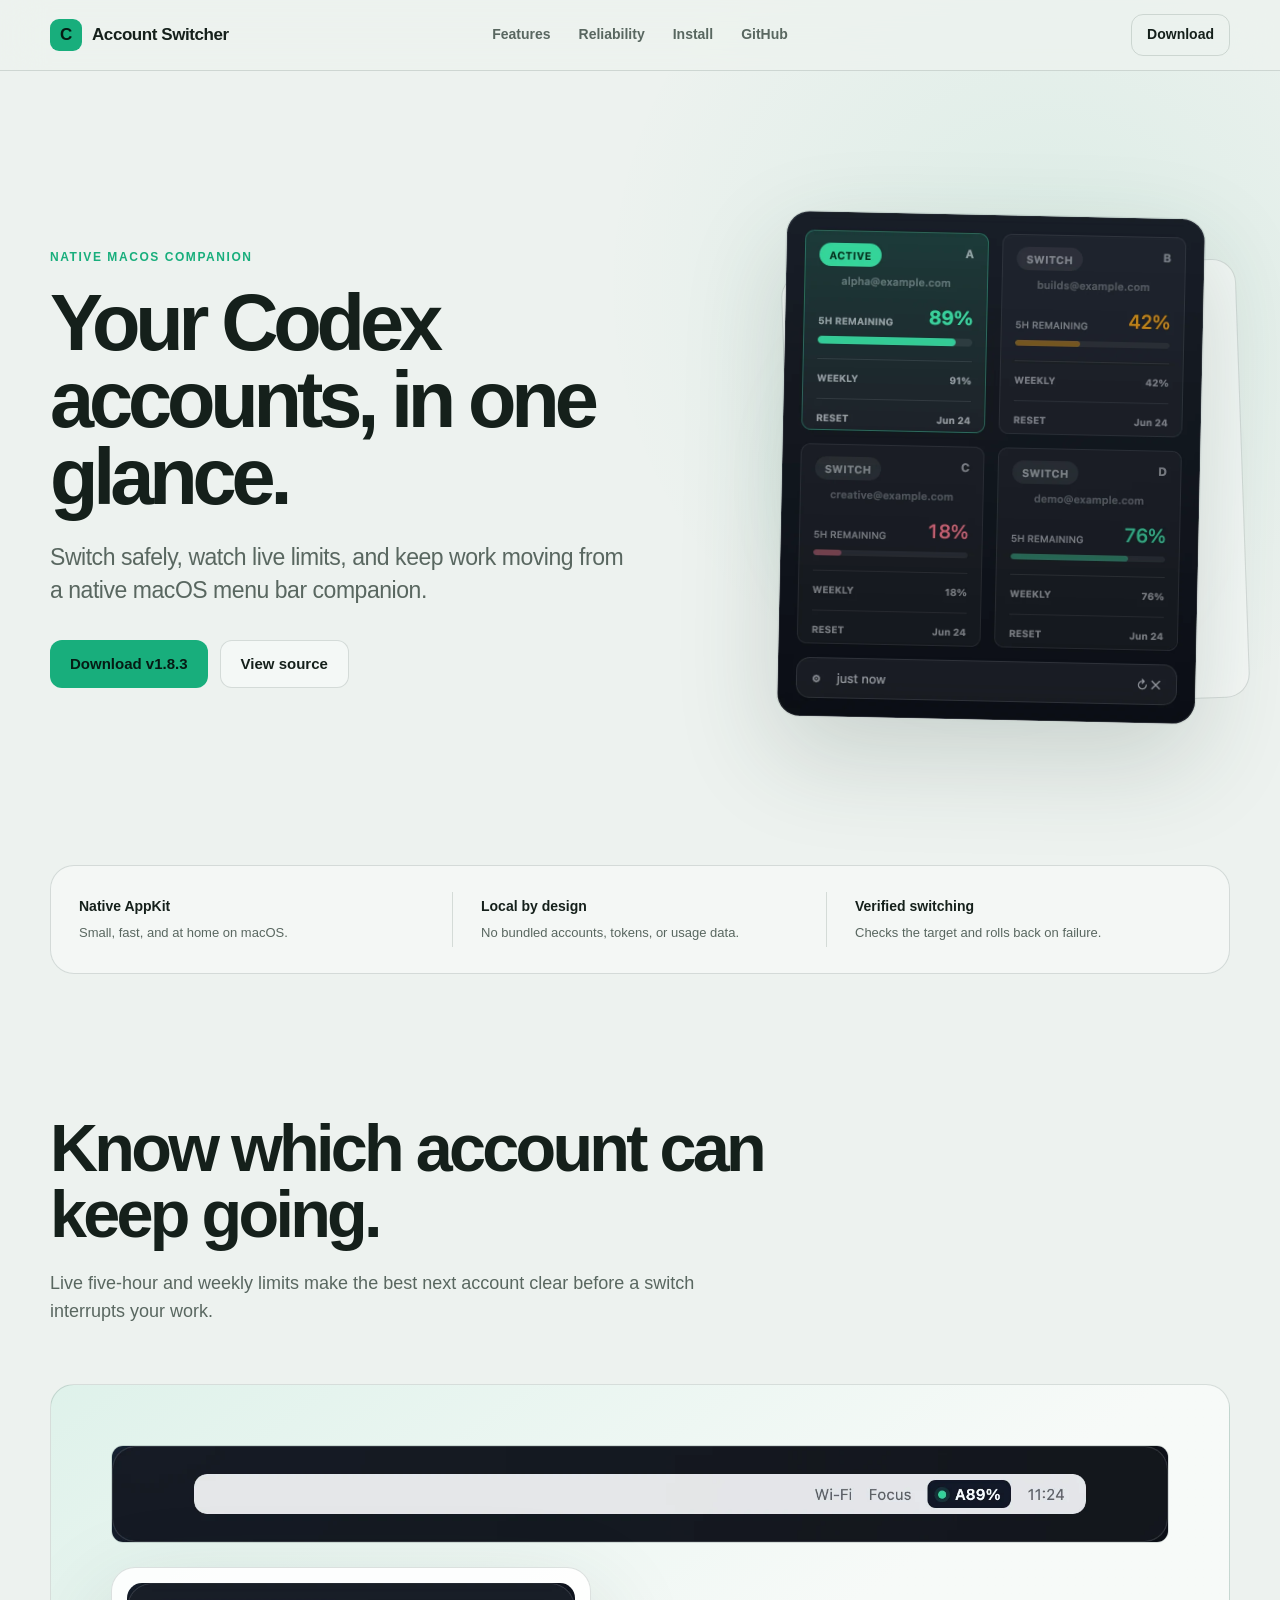
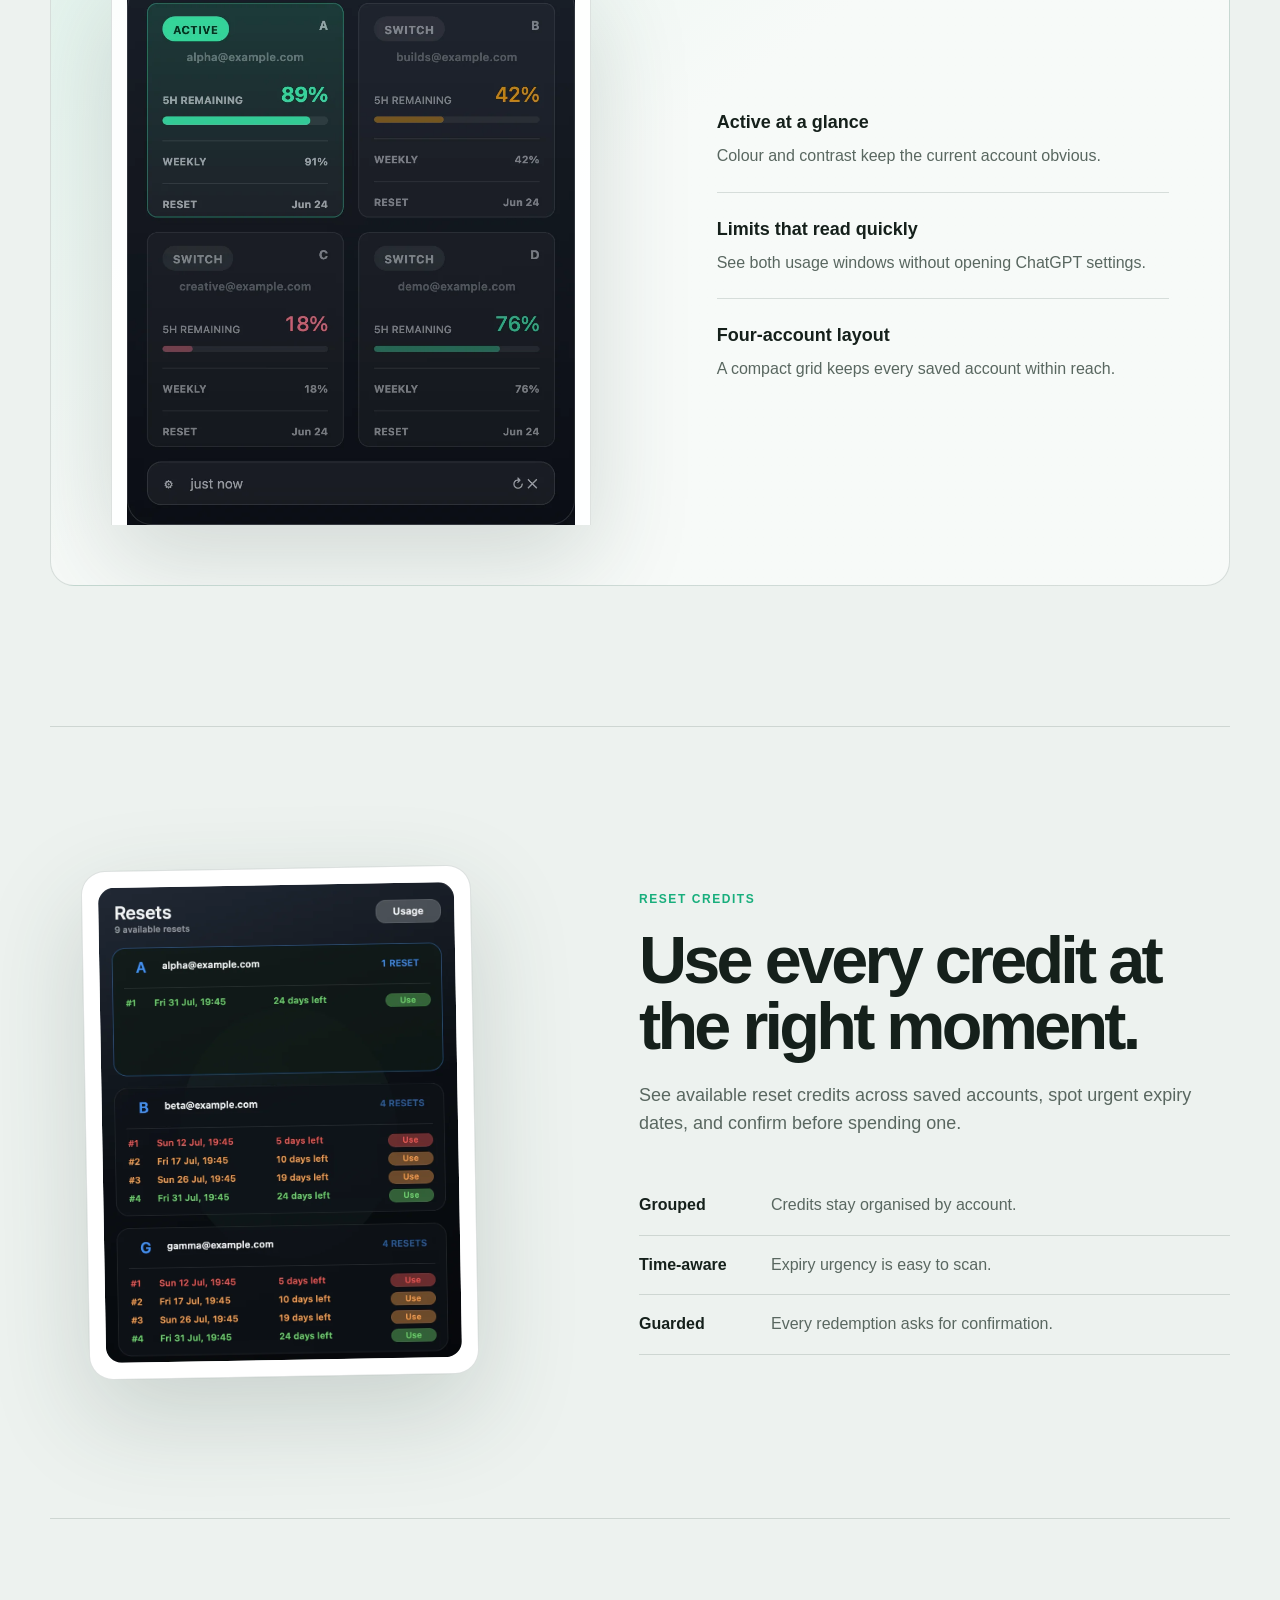
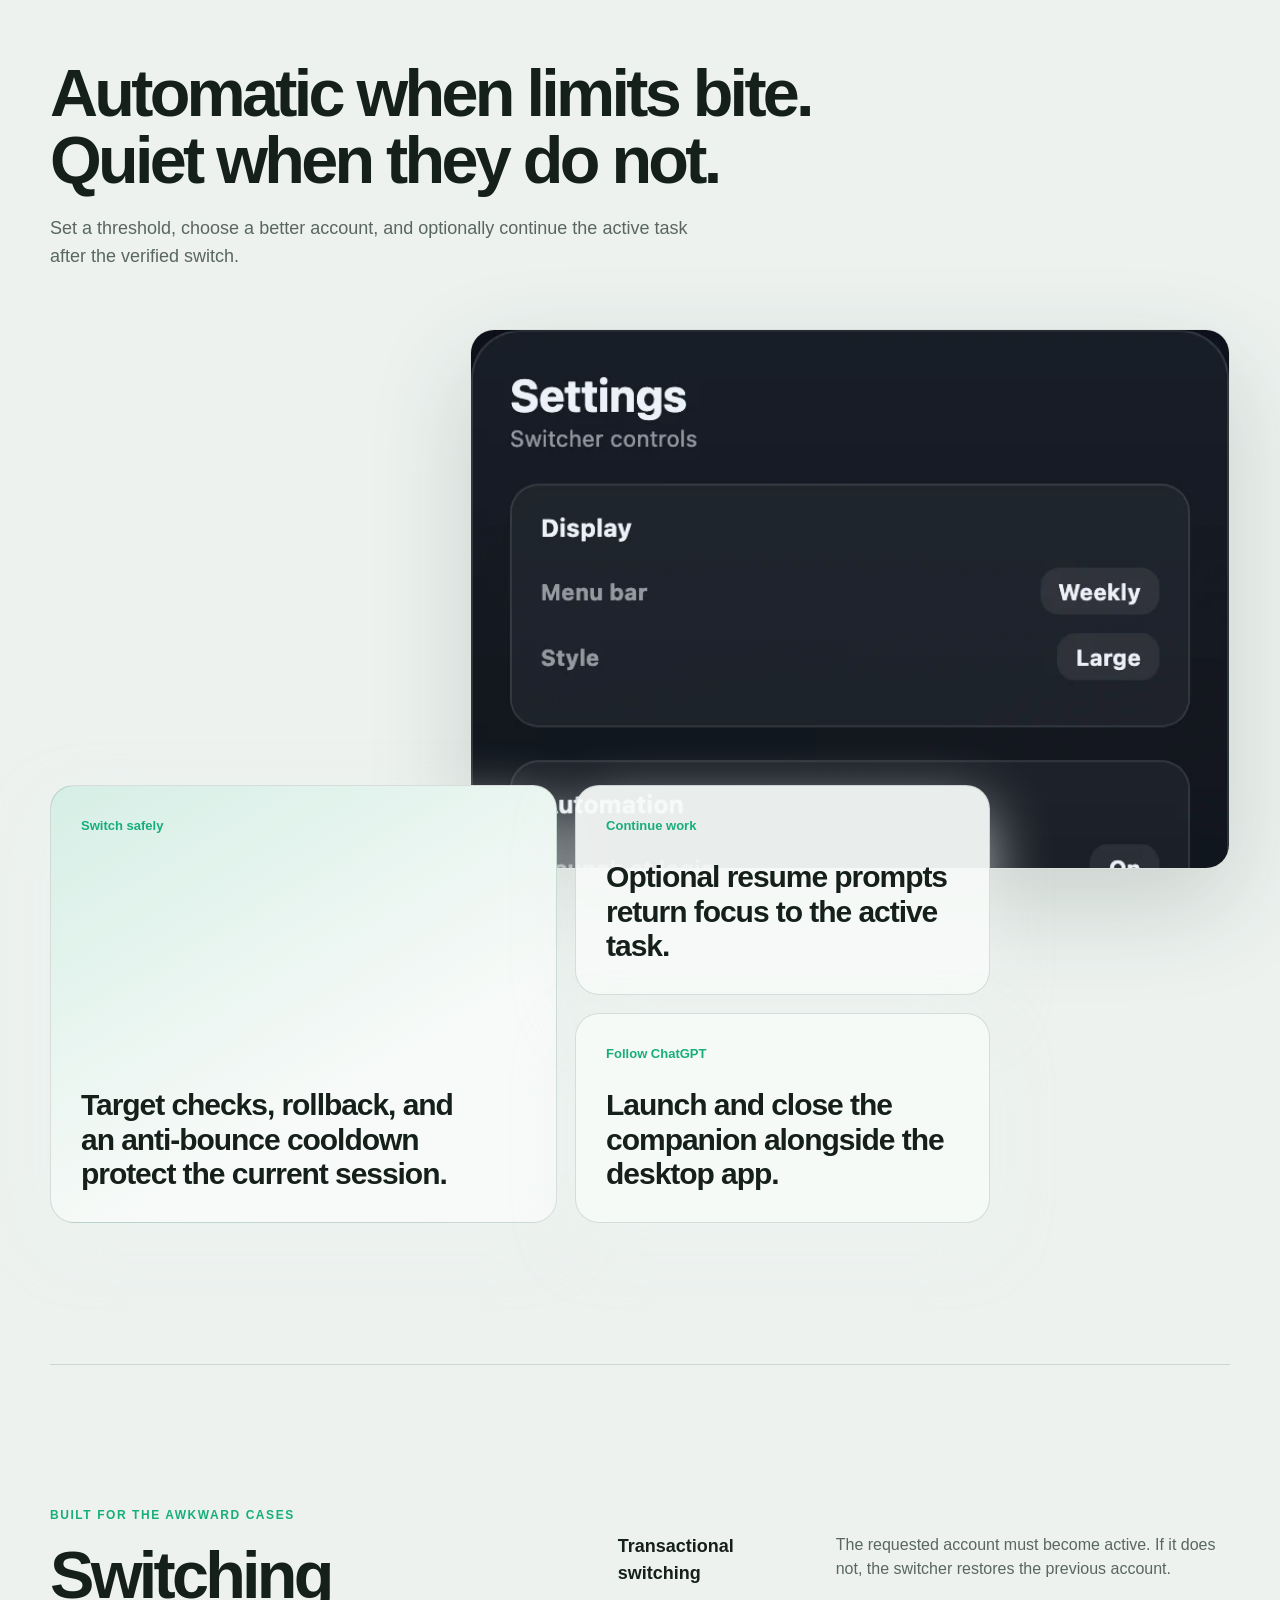
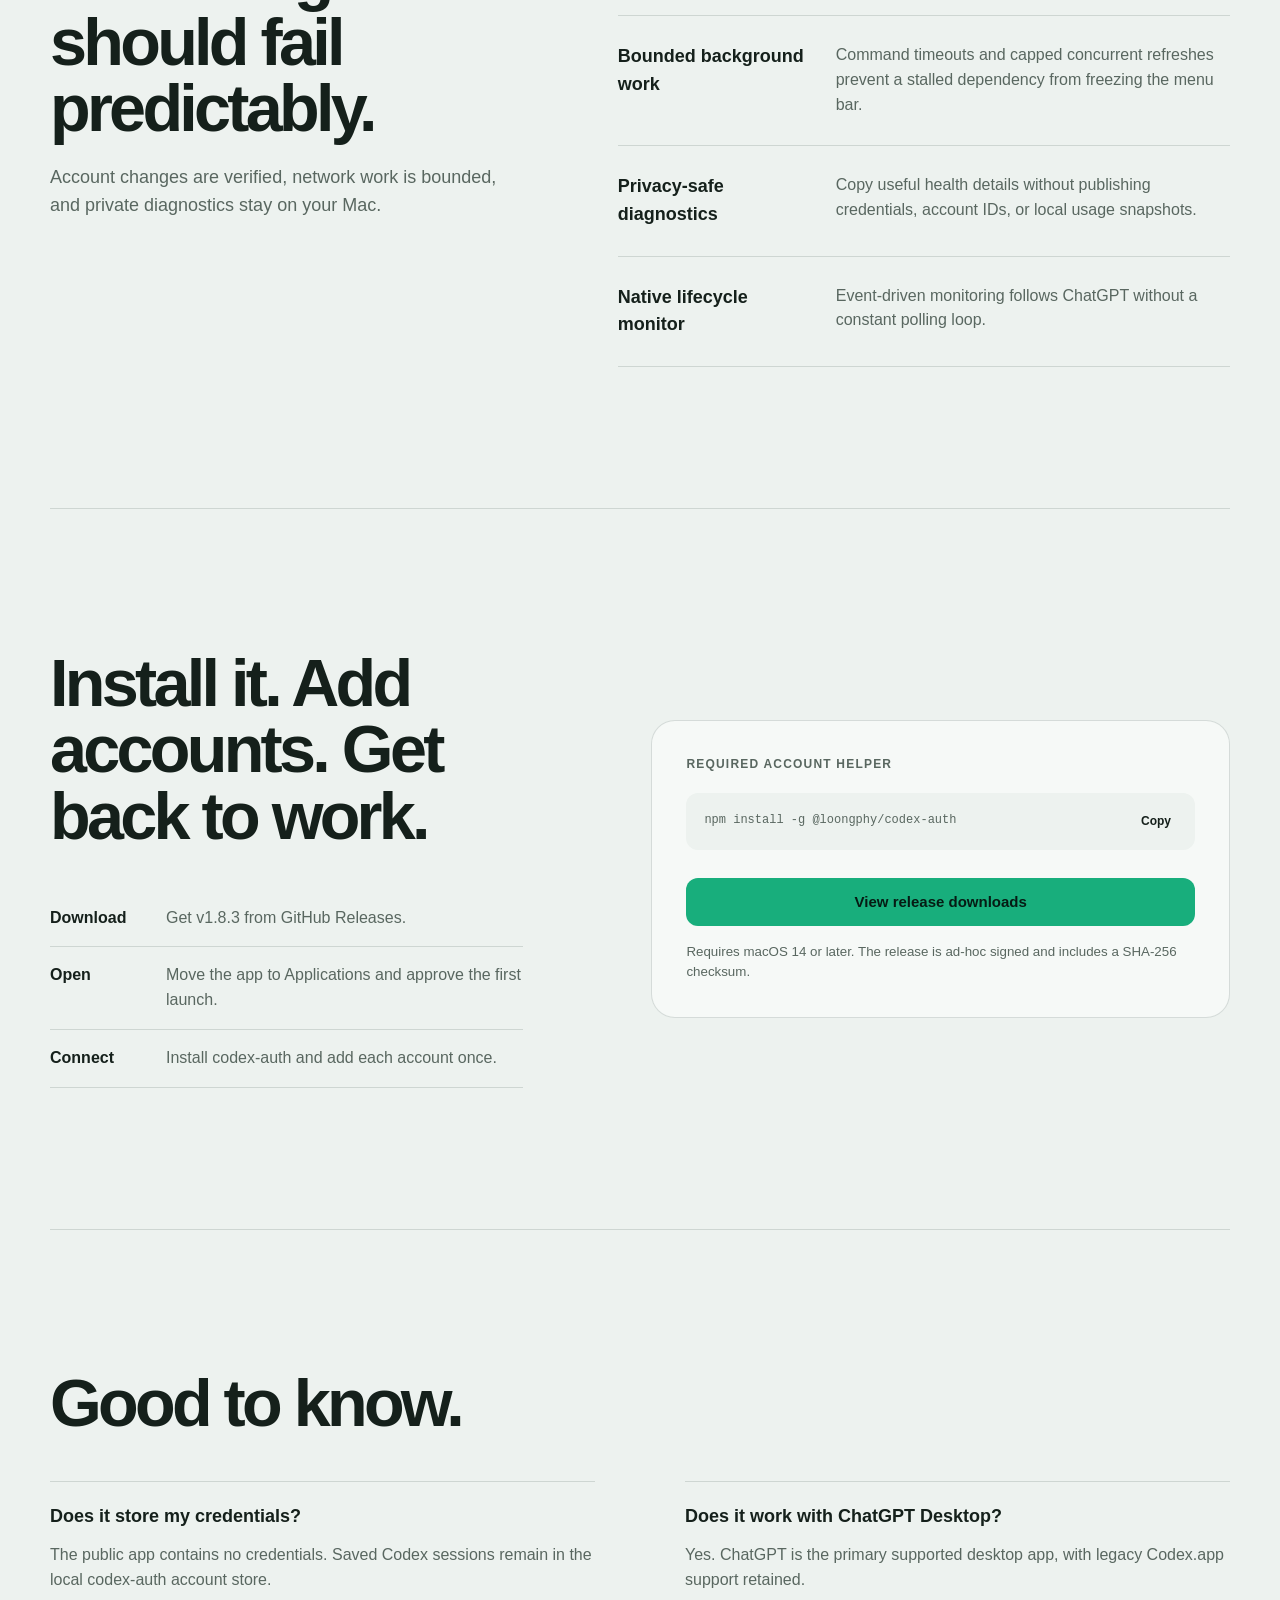
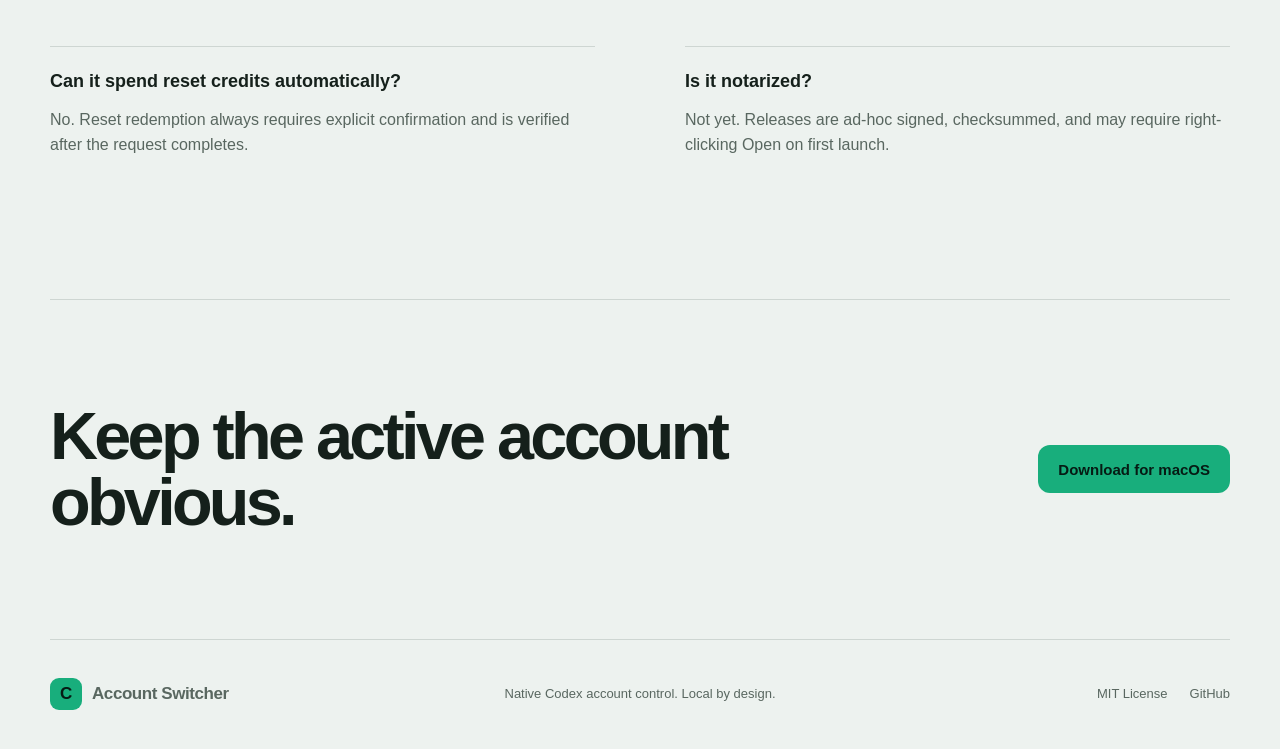
==== docs/index.html @ c14c3801 "Release v1.8.3 and launch product site" ====
<!doctype html>
<html lang="en">
<head>
  <meta charset="utf-8">
  <meta name="viewport" content="width=device-width, initial-scale=1">
  <meta name="description" content="Codex Account Switcher is a native macOS menu bar companion for switching ChatGPT accounts, tracking Codex usage, and keeping work moving.">
  <meta name="theme-color" content="#0d1110">
  <meta property="og:type" content="website">
  <meta property="og:title" content="Codex Account Switcher for macOS">
  <meta property="og:description" content="Switch safely, watch live limits, and keep work moving from the macOS menu bar.">
  <meta property="og:image" content="https://lordydord.github.io/Codex-Account-Switcher/assets/site-preview.png">
  <meta property="og:url" content="https://lordydord.github.io/Codex-Account-Switcher/">
  <meta name="twitter:card" content="summary_large_image">
  <title>Codex Account Switcher for macOS</title>
  <link rel="icon" type="image/png" href="assets/icon.png">
  <link rel="preload" as="image" href="assets/screenshots/panel.webp" type="image/webp">
  <link rel="stylesheet" href="styles.css?v=1.8.3">
</head>
<body>
  <a class="skip-link" href="#main">Skip to content</a>

  <header class="site-header">
    <nav class="nav shell" aria-label="Primary navigation">
      <a class="wordmark" href="#top">
        <span class="wordmark-mark" aria-hidden="true">C</span>
        <span>Account Switcher</span>
      </a>
      <div class="nav-links">
        <a href="#features">Features</a>
        <a href="#reliability">Reliability</a>
        <a href="#install">Install</a>
        <a href="https://github.com/lordydord/Codex-Account-Switcher">GitHub</a>
      </div>
      <a class="nav-download" href="https://github.com/lordydord/Codex-Account-Switcher/releases/latest">Download</a>
    </nav>
  </header>

  <main id="main">
    <section class="hero shell" id="top">
      <div class="hero-copy">
        <p class="eyebrow">Native macOS companion</p>
        <h1>Your Codex accounts, in one glance.</h1>
        <p class="hero-intro">Switch safely, watch live limits, and keep work moving from a native macOS menu bar companion.</p>
        <div class="hero-actions">
          <a class="button button-primary" href="https://github.com/lordydord/Codex-Account-Switcher/releases/latest">Download v1.8.3</a>
          <a class="button button-secondary" href="https://github.com/lordydord/Codex-Account-Switcher">View source</a>
        </div>
      </div>

      <div class="hero-visual" aria-label="Codex Account Switcher application preview">
        <div class="window-shadow" aria-hidden="true"></div>
        <img src="assets/screenshots/panel.webp" width="860" height="1040" fetchpriority="high" alt="Codex Account Switcher panel showing four demo accounts and their remaining usage">
      </div>
    </section>

    <section class="proof shell reveal" aria-label="Product principles">
      <div><strong>Native AppKit</strong><span>Small, fast, and at home on macOS.</span></div>
      <div><strong>Local by design</strong><span>No bundled accounts, tokens, or usage data.</span></div>
      <div><strong>Verified switching</strong><span>Checks the target and rolls back on failure.</span></div>
    </section>

    <section class="overview section shell" id="features">
      <div class="overview-heading reveal">
        <h2>Know which account can keep going.</h2>
        <p>Live five-hour and weekly limits make the best next account clear before a switch interrupts your work.</p>
      </div>
      <div class="overview-stage reveal">
        <img class="menu-strip" src="assets/screenshots/menubar.webp" width="1800" height="164" loading="lazy" alt="Menu bar usage display with demo account initials">
        <div class="panel-frame">
          <img src="assets/screenshots/panel.webp" width="860" height="1040" loading="lazy" alt="Account panel with active and inactive demo accounts">
        </div>
        <div class="feature-notes" aria-label="Account overview features">
          <article><strong>Active at a glance</strong><p>Colour and contrast keep the current account obvious.</p></article>
          <article><strong>Limits that read quickly</strong><p>See both usage windows without opening ChatGPT settings.</p></article>
          <article><strong>Four-account layout</strong><p>A compact grid keeps every saved account within reach.</p></article>
        </div>
      </div>
    </section>

    <section class="resets section shell">
      <div class="resets-visual reveal">
        <div class="phone-frame">
          <img src="assets/screenshots/resets.webp" width="850" height="1135" loading="lazy" alt="Reset credits grouped across demo accounts with expiry colours">
        </div>
      </div>
      <div class="resets-copy reveal">
        <p class="eyebrow">Reset credits</p>
        <h2>Use every credit at the right moment.</h2>
        <p>See available reset credits across saved accounts, spot urgent expiry dates, and confirm before spending one.</p>
        <dl class="detail-list">
          <div><dt>Grouped</dt><dd>Credits stay organised by account.</dd></div>
          <div><dt>Time-aware</dt><dd>Expiry urgency is easy to scan.</dd></div>
          <div><dt>Guarded</dt><dd>Every redemption asks for confirmation.</dd></div>
        </dl>
      </div>
    </section>

    <section class="automation section shell">
      <div class="automation-copy reveal">
        <h2>Automatic when limits bite. Quiet when they do not.</h2>
        <p>Set a threshold, choose a better account, and optionally continue the active task after the verified switch.</p>
      </div>
      <div class="settings-frame reveal">
        <img src="assets/screenshots/settings.webp" width="740" height="1000" loading="lazy" alt="Switcher settings showing display, automation, and health controls">
      </div>
      <div class="automation-grid reveal">
        <article class="auto-wide"><span>Switch safely</span><strong>Target checks, rollback, and an anti-bounce cooldown protect the current session.</strong></article>
        <article><span>Continue work</span><strong>Optional resume prompts return focus to the active task.</strong></article>
        <article><span>Follow ChatGPT</span><strong>Launch and close the companion alongside the desktop app.</strong></article>
      </div>
    </section>

    <section class="reliability section shell" id="reliability">
      <div class="reliability-heading reveal">
        <p class="eyebrow">Built for the awkward cases</p>
        <h2>Switching should fail predictably.</h2>
        <p>Account changes are verified, network work is bounded, and private diagnostics stay on your Mac.</p>
      </div>
      <div class="reliability-list reveal">
        <article><h3>Transactional switching</h3><p>The requested account must become active. If it does not, the switcher restores the previous account.</p></article>
        <article><h3>Bounded background work</h3><p>Command timeouts and capped concurrent refreshes prevent a stalled dependency from freezing the menu bar.</p></article>
        <article><h3>Privacy-safe diagnostics</h3><p>Copy useful health details without publishing credentials, account IDs, or local usage snapshots.</p></article>
        <article><h3>Native lifecycle monitor</h3><p>Event-driven monitoring follows ChatGPT without a constant polling loop.</p></article>
      </div>
    </section>

    <section class="install section shell" id="install">
      <div class="install-copy reveal">
        <h2>Install it. Add accounts. Get back to work.</h2>
        <ol>
          <li><strong>Download</strong><span>Get v1.8.3 from GitHub Releases.</span></li>
          <li><strong>Open</strong><span>Move the app to Applications and approve the first launch.</span></li>
          <li><strong>Connect</strong><span>Install codex-auth and add each account once.</span></li>
        </ol>
      </div>
      <div class="install-panel reveal">
        <p>Required account helper</p>
        <div class="command-row">
          <code id="install-command">npm install -g @loongphy/codex-auth</code>
          <button type="button" data-copy="#install-command">Copy</button>
        </div>
        <a class="button button-primary" href="https://github.com/lordydord/Codex-Account-Switcher/releases/latest">View release downloads</a>
        <small>Requires macOS 14 or later. The release is ad-hoc signed and includes a SHA-256 checksum.</small>
      </div>
    </section>

    <section class="faq section shell" aria-labelledby="faq-title">
      <div class="faq-heading reveal">
        <h2 id="faq-title">Good to know.</h2>
      </div>
      <div class="faq-grid reveal">
        <article><h3>Does it store my credentials?</h3><p>The public app contains no credentials. Saved Codex sessions remain in the local codex-auth account store.</p></article>
        <article><h3>Does it work with ChatGPT Desktop?</h3><p>Yes. ChatGPT is the primary supported desktop app, with legacy Codex.app support retained.</p></article>
        <article><h3>Can it spend reset credits automatically?</h3><p>No. Reset redemption always requires explicit confirmation and is verified after the request completes.</p></article>
        <article><h3>Is it notarized?</h3><p>Not yet. Releases are ad-hoc signed, checksummed, and may require right-clicking Open on first launch.</p></article>
      </div>
    </section>

    <section class="final-cta shell reveal">
      <h2>Keep the active account obvious.</h2>
      <a class="button button-primary" href="https://github.com/lordydord/Codex-Account-Switcher/releases/latest">Download for macOS</a>
    </section>
  </main>

  <footer class="footer shell">
    <div class="wordmark"><span class="wordmark-mark" aria-hidden="true">C</span><span>Account Switcher</span></div>
    <p>Native Codex account control. Local by design.</p>
    <div>
      <a href="https://github.com/lordydord/Codex-Account-Switcher/blob/main/LICENSE">MIT License</a>
      <a href="https://github.com/lordydord/Codex-Account-Switcher">GitHub</a>
    </div>
  </footer>

  <script src="script.js"></script>
</body>
</html>
---- docs/styles.css ----
:root {
  color-scheme: light dark;
  --bg: #0d1110;
  --bg-soft: #121816;
  --surface: #171d1b;
  --surface-raised: #1d2522;
  --text: #eef4f1;
  --muted: #9da9a4;
  --line: rgba(224, 245, 236, 0.12);
  --accent: #39d9a2;
  --accent-strong: #54e7b5;
  --accent-ink: #07130f;
  --danger: #ea7185;
  --radius-card: 24px;
  --radius-control: 12px;
  --shadow: 0 36px 100px rgba(1, 7, 5, 0.58);
  --shell: min(1180px, calc(100vw - 48px));
  font-family: -apple-system, BlinkMacSystemFont, "SF Pro Display", "Helvetica Neue", sans-serif;
}

@media (prefers-color-scheme: light) {
  :root {
    --bg: #edf2ef;
    --bg-soft: #e1e9e5;
    --surface: #f7faf8;
    --surface-raised: #ffffff;
    --text: #15201b;
    --muted: #596760;
    --line: rgba(19, 48, 36, 0.14);
    --accent: #18ae7c;
    --accent-strong: #11966b;
    --accent-ink: #061b14;
    --shadow: 0 36px 100px rgba(38, 65, 54, 0.18);
  }
}

* { box-sizing: border-box; }
html { scroll-behavior: smooth; }
body {
  margin: 0;
  overflow-x: clip;
  background:
    radial-gradient(circle at 82% 4%, color-mix(in srgb, var(--accent) 8%, transparent), transparent 28rem),
    var(--bg);
  color: var(--text);
  line-height: 1.55;
  -webkit-font-smoothing: antialiased;
}

a { color: inherit; text-decoration: none; }
button { font: inherit; }
img { display: block; max-width: 100%; height: auto; }
h1, h2, h3, p { margin-top: 0; }
.shell { width: var(--shell); margin-inline: auto; }
.section { padding-block: clamp(92px, 11vw, 152px); }

.skip-link {
  position: fixed;
  left: 16px;
  top: 10px;
  z-index: 100;
  transform: translateY(-150%);
  padding: 10px 14px;
  border-radius: 8px;
  background: var(--accent);
  color: var(--accent-ink);
  font-weight: 750;
}
.skip-link:focus { transform: translateY(0); }

.site-header {
  position: sticky;
  top: 0;
  z-index: 20;
  border-bottom: 1px solid var(--line);
  background: color-mix(in srgb, var(--bg) 78%, transparent);
  backdrop-filter: blur(22px) saturate(145%);
  -webkit-backdrop-filter: blur(22px) saturate(145%);
}
.nav {
  min-height: 70px;
  display: grid;
  grid-template-columns: 1fr auto 1fr;
  align-items: center;
  gap: 28px;
}
.wordmark { display: inline-flex; align-items: center; gap: 10px; font-size: 17px; font-weight: 760; letter-spacing: -0.025em; }
.wordmark-mark {
  display: grid;
  place-items: center;
  width: 32px;
  aspect-ratio: 1;
  border-radius: 9px;
  background: var(--accent);
  color: var(--accent-ink);
  font-weight: 850;
}
.nav-links { display: flex; align-items: center; gap: 28px; color: var(--muted); font-size: 14px; font-weight: 620; }
.nav-links a, .footer a { transition: color 180ms ease; }
.nav-links a:hover, .footer a:hover { color: var(--text); }
.nav-download { justify-self: end; padding: 9px 15px; border: 1px solid var(--line); border-radius: var(--radius-control); font-size: 14px; font-weight: 720; }

.hero {
  min-height: min(760px, calc(100dvh - 70px));
  display: grid;
  grid-template-columns: minmax(0, 1fr) minmax(340px, 0.78fr);
  align-items: center;
  gap: clamp(44px, 7vw, 100px);
  padding-block: clamp(62px, 8vw, 92px);
}
.hero-copy { max-width: 650px; }
.eyebrow { margin-bottom: 18px; color: var(--accent); font-size: 12px; font-weight: 760; letter-spacing: 0.13em; text-transform: uppercase; }
h1 { max-width: 680px; margin-bottom: 25px; font-size: clamp(54px, 6.2vw, 86px); line-height: 0.97; letter-spacing: -0.065em; font-weight: 760; }
.hero-intro { max-width: 590px; margin-bottom: 32px; color: var(--muted); font-size: clamp(18px, 2vw, 23px); line-height: 1.45; letter-spacing: -0.02em; }
.hero-actions { display: flex; flex-wrap: wrap; gap: 12px; }
.button { min-height: 48px; display: inline-flex; align-items: center; justify-content: center; padding: 0 20px; border-radius: var(--radius-control); font-size: 15px; font-weight: 740; transition: transform 180ms ease, background 180ms ease, border-color 180ms ease; }
.button:hover { transform: translateY(-2px); }
.button:active { transform: scale(0.98); }
.button-primary { background: var(--accent); color: var(--accent-ink); }
.button-primary:hover { background: var(--accent-strong); }
.button-secondary { border: 1px solid var(--line); background: color-mix(in srgb, var(--surface) 72%, transparent); }
.button:focus-visible, .nav a:focus-visible, .footer a:focus-visible, button:focus-visible { outline: 3px solid color-mix(in srgb, var(--accent) 72%, white); outline-offset: 3px; }

.hero-visual { position: relative; min-height: 610px; display: grid; place-items: center; isolation: isolate; }
.hero-visual::before {
  content: "";
  position: absolute;
  inset: 8% 0 4%;
  z-index: -2;
  border-radius: 50%;
  background: radial-gradient(circle, color-mix(in srgb, var(--accent) 18%, transparent), transparent 68%);
  filter: blur(20px);
}
.hero-visual img { width: min(420px, 92%); border: 1px solid var(--line); border-radius: var(--radius-card); box-shadow: var(--shadow); transform: rotate(1.2deg); }
.window-shadow { position: absolute; width: min(455px, 98%); height: 72%; border: 1px solid var(--line); border-radius: var(--radius-card); transform: translate(24px, 18px) rotate(-2deg); background: color-mix(in srgb, var(--surface) 74%, transparent); }

.proof { display: grid; grid-template-columns: repeat(3, 1fr); padding: 26px 28px; border: 1px solid var(--line); border-radius: var(--radius-card); background: color-mix(in srgb, var(--surface) 70%, transparent); }
.proof div { padding: 4px 28px; border-right: 1px solid var(--line); }
.proof div:first-child { padding-left: 0; }
.proof div:last-child { border-right: 0; }
.proof strong, .proof span { display: block; }
.proof strong { margin-bottom: 5px; font-size: 14px; }
.proof span { color: var(--muted); font-size: 13px; }

h2 { margin-bottom: 22px; font-size: clamp(40px, 5.2vw, 70px); line-height: 1; letter-spacing: -0.056em; font-weight: 730; }
.overview-heading { max-width: 760px; margin-bottom: 58px; }
.overview-heading p, .automation-copy p, .reliability-heading > p:last-child { max-width: 650px; color: var(--muted); font-size: 18px; }
.overview-stage {
  min-height: 690px;
  display: grid;
  grid-template-columns: 1fr 0.82fr;
  grid-template-rows: auto 1fr;
  gap: 24px 54px;
  align-items: start;
  padding: clamp(28px, 5vw, 60px);
  overflow: hidden;
  border: 1px solid var(--line);
  border-radius: var(--radius-card);
  background: linear-gradient(145deg, color-mix(in srgb, var(--accent) 11%, var(--surface)), var(--surface) 48%);
}
.menu-strip { grid-column: 1 / -1; width: 100%; border: 1px solid var(--line); border-radius: var(--radius-control); }
.panel-frame { align-self: end; width: min(480px, 100%); padding: 15px 15px 0; border: 1px solid var(--line); border-bottom: 0; border-radius: var(--radius-card) var(--radius-card) 0 0; background: color-mix(in srgb, var(--surface-raised) 88%, transparent); box-shadow: var(--shadow); }
.panel-frame img { width: 100%; border-radius: 15px 15px 0 0; }
.feature-notes { align-self: center; }
.feature-notes article { padding: 23px 0; border-bottom: 1px solid var(--line); }
.feature-notes article:last-child { border-bottom: 0; }
.feature-notes strong { display: block; margin-bottom: 7px; font-size: 18px; }
.feature-notes p { margin: 0; color: var(--muted); }

.resets { display: grid; grid-template-columns: minmax(320px, 0.78fr) minmax(0, 1fr); align-items: center; gap: clamp(70px, 10vw, 150px); border-top: 1px solid var(--line); }
.resets-visual { display: grid; place-items: center; }
.phone-frame { width: min(390px, 100%); padding: 16px; border: 1px solid var(--line); border-radius: var(--radius-card); background: var(--surface-raised); box-shadow: var(--shadow); transform: rotate(-1deg); }
.phone-frame img { border-radius: 16px; }
.resets-copy > p:not(.eyebrow) { max-width: 590px; color: var(--muted); font-size: 18px; }
.detail-list { margin: 38px 0 0; }
.detail-list div { display: grid; grid-template-columns: 110px 1fr; gap: 22px; padding: 17px 0; border-bottom: 1px solid var(--line); }
.detail-list dt { font-weight: 720; }
.detail-list dd { margin: 0; color: var(--muted); }

.automation { border-top: 1px solid var(--line); }
.automation-copy { max-width: 820px; }
.settings-frame { width: min(760px, 84%); max-height: 540px; margin: 58px 0 0 auto; overflow: hidden; border: 1px solid var(--line); border-radius: var(--radius-card); background: var(--surface-raised); box-shadow: var(--shadow); }
.settings-frame img { width: 100%; }
.automation-grid { display: grid; grid-template-columns: 1.1fr 0.9fr; gap: 18px; width: min(940px, 92%); margin-top: -84px; }
.automation-grid article { min-height: 210px; display: flex; flex-direction: column; justify-content: space-between; padding: 30px; border: 1px solid var(--line); border-radius: var(--radius-card); background: color-mix(in srgb, var(--surface) 94%, transparent); box-shadow: 0 22px 60px color-mix(in srgb, var(--bg) 70%, transparent); }
.automation-grid .auto-wide { grid-row: span 2; min-height: 438px; background: linear-gradient(150deg, color-mix(in srgb, var(--accent) 15%, var(--surface)), var(--surface) 65%); }
.automation-grid span { color: var(--accent); font-size: 13px; font-weight: 720; }
.automation-grid strong { max-width: 24ch; font-size: clamp(21px, 2.5vw, 30px); line-height: 1.15; letter-spacing: -0.035em; }

.reliability { display: grid; grid-template-columns: 0.85fr 1.15fr; gap: clamp(60px, 9vw, 130px); border-top: 1px solid var(--line); }
.reliability-heading { position: sticky; top: 118px; align-self: start; }
.reliability-list article { display: grid; grid-template-columns: 190px 1fr; gap: 28px; padding: 27px 0; border-bottom: 1px solid var(--line); }
.reliability-list h3 { margin: 0; font-size: 18px; }
.reliability-list p { margin: 0; color: var(--muted); }

.install { display: grid; grid-template-columns: 0.9fr 1.1fr; gap: clamp(60px, 10vw, 140px); align-items: center; border-top: 1px solid var(--line); }
.install ol { margin: 40px 0 0; padding: 0; list-style: none; }
.install li { display: grid; grid-template-columns: 100px 1fr; gap: 16px; padding: 16px 0; border-bottom: 1px solid var(--line); }
.install li span { color: var(--muted); }
.install-panel { padding: 34px; border: 1px solid var(--line); border-radius: var(--radius-card); background: color-mix(in srgb, var(--surface) 90%, transparent); }
.install-panel > p { color: var(--muted); font-size: 12px; font-weight: 720; letter-spacing: 0.1em; text-transform: uppercase; }
.command-row { display: grid; grid-template-columns: minmax(0, 1fr) auto; gap: 12px; align-items: start; margin: 20px 0 28px; padding: 18px; border-radius: var(--radius-control); background: var(--bg); }
.command-row code { overflow-wrap: anywhere; color: var(--muted); font-family: "SFMono-Regular", Consolas, monospace; font-size: 12px; }
.command-row button { border: 0; color: var(--text); background: transparent; font-size: 12px; font-weight: 720; cursor: pointer; }
.install-panel .button { width: 100%; }
.install-panel small { display: block; margin-top: 16px; color: var(--muted); }

.faq { border-top: 1px solid var(--line); }
.faq-heading { max-width: 680px; }
.faq-grid { display: grid; grid-template-columns: repeat(2, 1fr); gap: 54px 90px; margin-top: 44px; }
.faq-grid article { padding-top: 21px; border-top: 1px solid var(--line); }
.faq-grid h3 { margin-bottom: 12px; font-size: 18px; }
.faq-grid p { margin-bottom: 0; color: var(--muted); }
.final-cta { min-height: 340px; display: flex; align-items: center; justify-content: space-between; gap: 44px; padding-block: 72px; border-top: 1px solid var(--line); }
.final-cta h2 { max-width: 760px; margin: 0; }
.final-cta .button { flex: 0 0 auto; }
.footer { min-height: 110px; display: grid; grid-template-columns: 1fr auto 1fr; align-items: center; gap: 30px; border-top: 1px solid var(--line); color: var(--muted); font-size: 13px; }
.footer p { margin: 0; }
.footer > div:last-child { justify-self: end; display: flex; gap: 22px; }

.missing { min-height: 100dvh; display: grid; place-items: center; text-align: center; padding: 40px; }
.missing-wrap { max-width: 720px; }
.missing h1 { margin-top: 38px; }
.missing p { color: var(--muted); font-size: 18px; }

.reveal { opacity: 0; transform: translateY(22px); transition: opacity 700ms cubic-bezier(.16, 1, .3, 1), transform 700ms cubic-bezier(.16, 1, .3, 1); }
.reveal.is-visible { opacity: 1; transform: none; }

@media (max-width: 980px) {
  :root { --shell: min(100% - 36px, 760px); }
  .nav { grid-template-columns: 1fr auto; }
  .nav-links { display: none; }
  .hero { grid-template-columns: 1fr 0.72fr; gap: 28px; }
  .hero-visual { min-height: 500px; }
  .proof { grid-template-columns: 1fr; }
  .proof div, .proof div:first-child { padding: 16px 0; border-right: 0; border-bottom: 1px solid var(--line); }
  .proof div:last-child { border-bottom: 0; }
  .overview-stage { grid-template-columns: 1fr; }
  .menu-strip { grid-column: 1; }
  .panel-frame { justify-self: center; }
  .feature-notes { display: grid; grid-template-columns: repeat(3, 1fr); gap: 20px; }
  .feature-notes article { border-bottom: 0; }
  .resets, .reliability, .install { grid-template-columns: 1fr; }
  .reliability-heading { position: static; }
}

@media (max-width: 700px) {
  :root { --shell: calc(100% - 28px); }
  .site-header { position: static; }
  .nav { min-height: 62px; }
  .wordmark { font-size: 15px; }
  .nav-download { padding: 8px 12px; }
  .hero { min-height: auto; grid-template-columns: 1fr; padding-block: 72px 56px; }
  h1 { font-size: clamp(48px, 15vw, 66px); }
  .hero-visual { min-height: auto; padding: 28px 10px 12px; }
  .window-shadow { height: 78%; }
  .overview-stage { min-height: 0; padding: 22px; }
  .feature-notes { grid-template-columns: 1fr; gap: 0; }
  .feature-notes article { border-bottom: 1px solid var(--line); }
  .resets { gap: 70px; }
  .phone-frame { width: 300px; }
  .settings-frame, .automation-grid { width: 100%; }
  .settings-frame { max-height: 460px; }
  .automation-grid { grid-template-columns: 1fr; margin-top: 18px; }
  .automation-grid .auto-wide { grid-row: auto; min-height: 250px; }
  .automation-grid article { min-height: 210px; }
  .reliability-list article { grid-template-columns: 1fr; gap: 10px; }
  .install li { grid-template-columns: 82px 1fr; }
  .faq-grid { grid-template-columns: 1fr; gap: 34px; }
  .final-cta { align-items: flex-start; flex-direction: column; }
  .footer { grid-template-columns: 1fr; justify-items: start; padding-block: 34px; }
  .footer > div:last-child { justify-self: start; }
}

@media (prefers-reduced-motion: reduce) {
  html { scroll-behavior: auto; }
  *, *::before, *::after { animation-duration: 0.01ms !important; animation-iteration-count: 1 !important; transition-duration: 0.01ms !important; }
  .reveal { opacity: 1; transform: none; }
}

@media (prefers-reduced-transparency: reduce) {
  .site-header, .proof, .install-panel, .automation-grid article { backdrop-filter: none; background: var(--surface); }
}
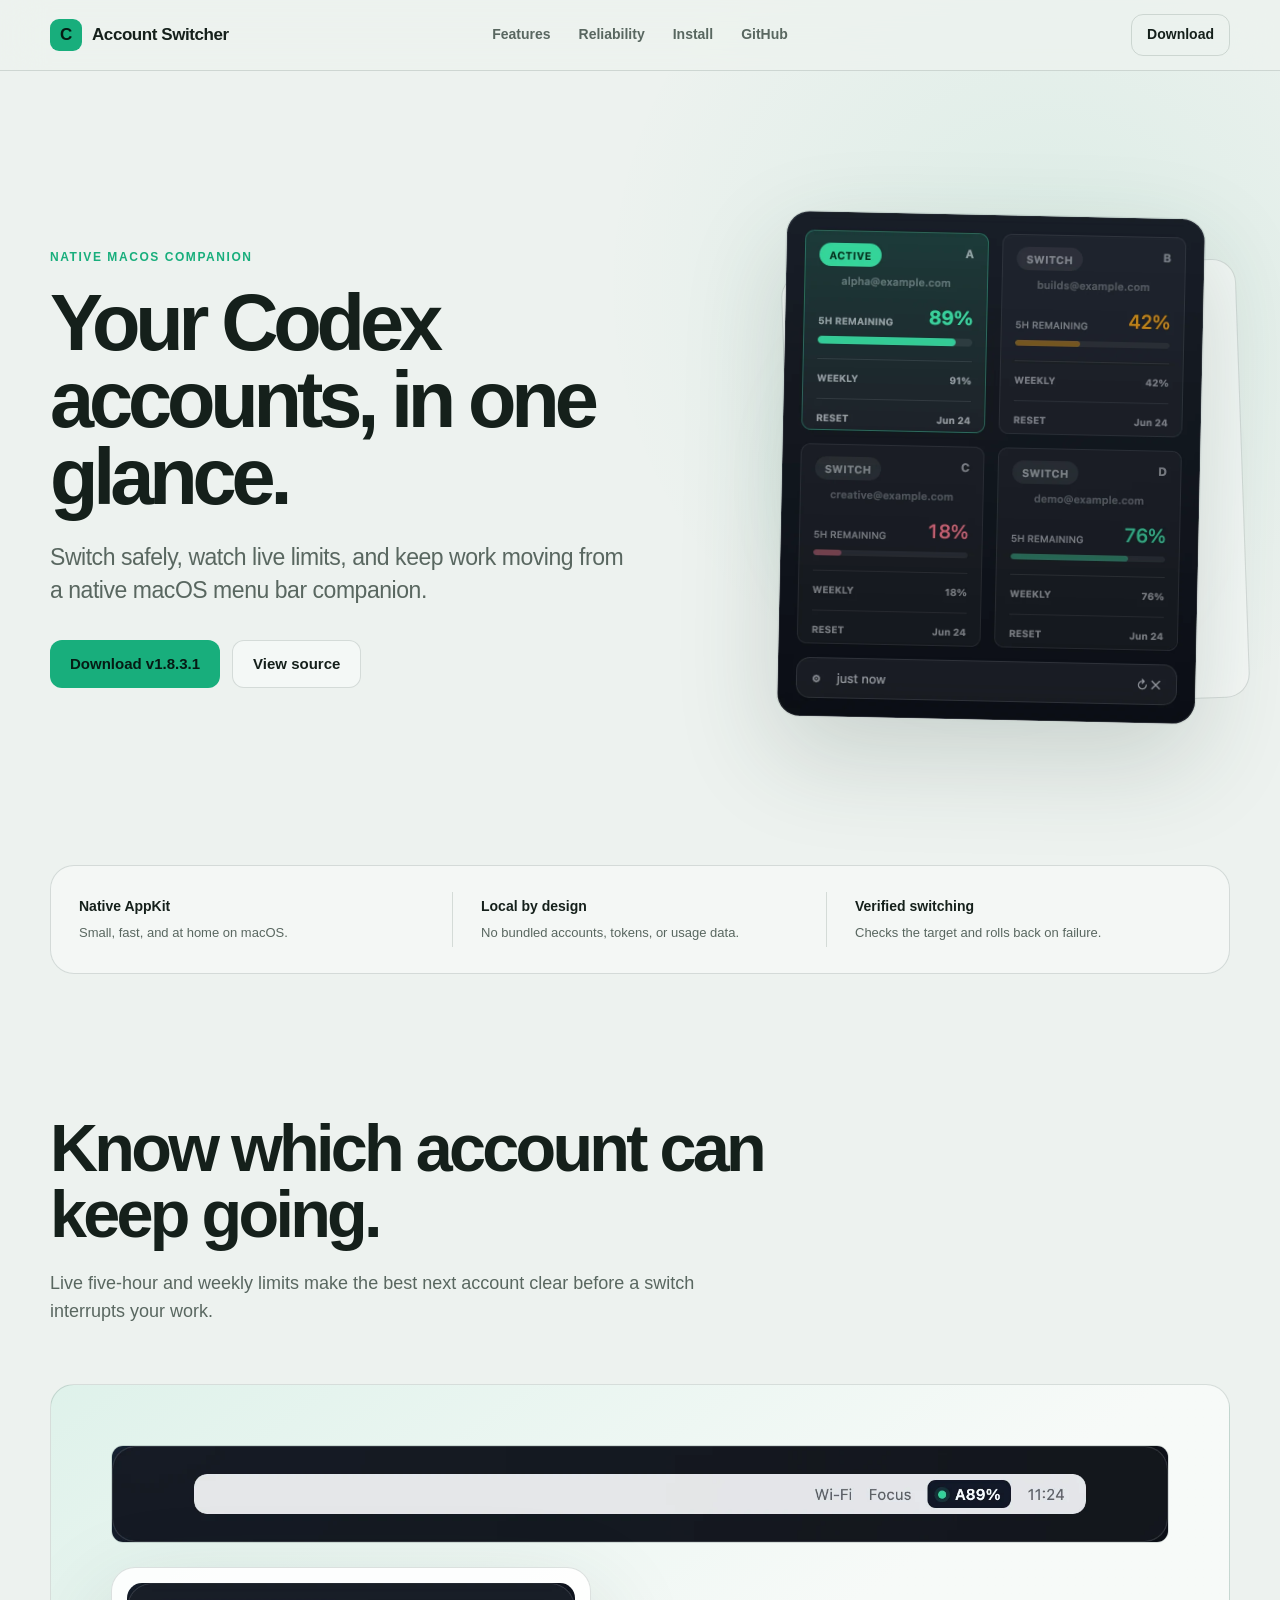
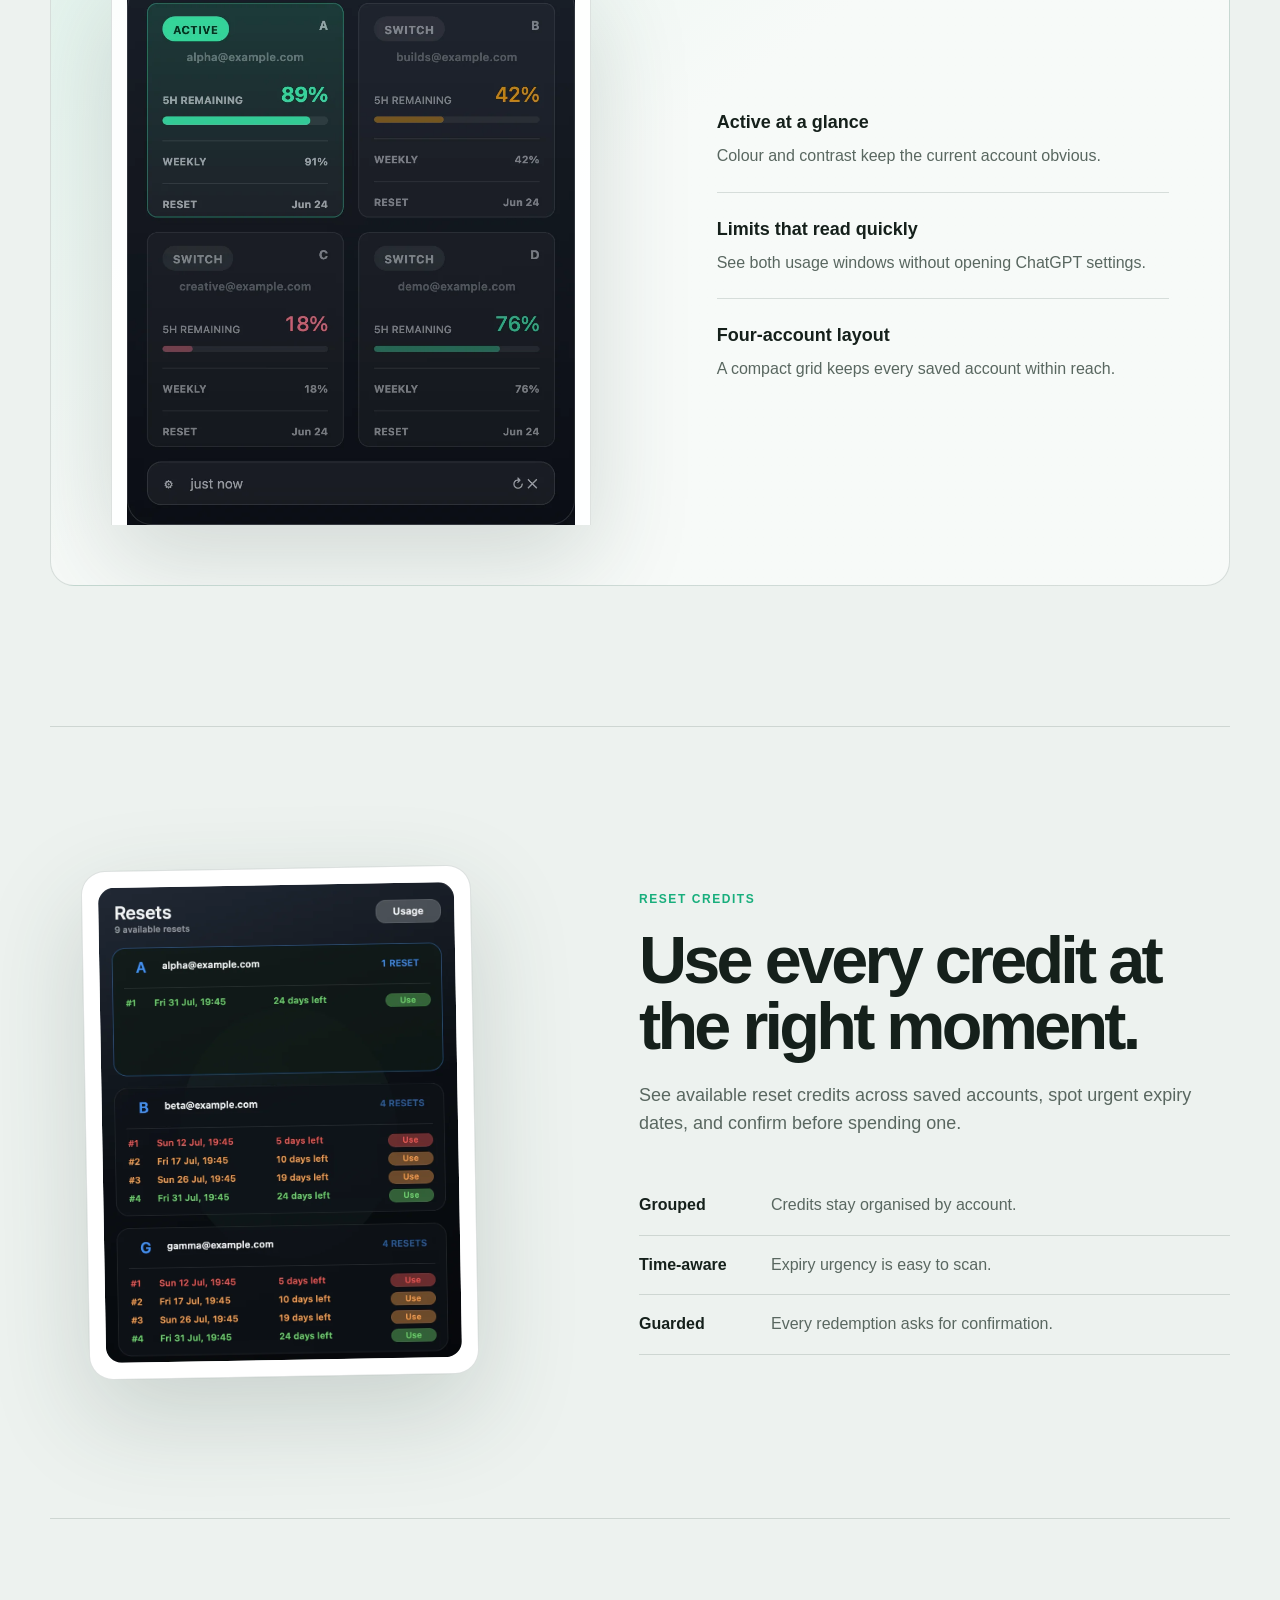
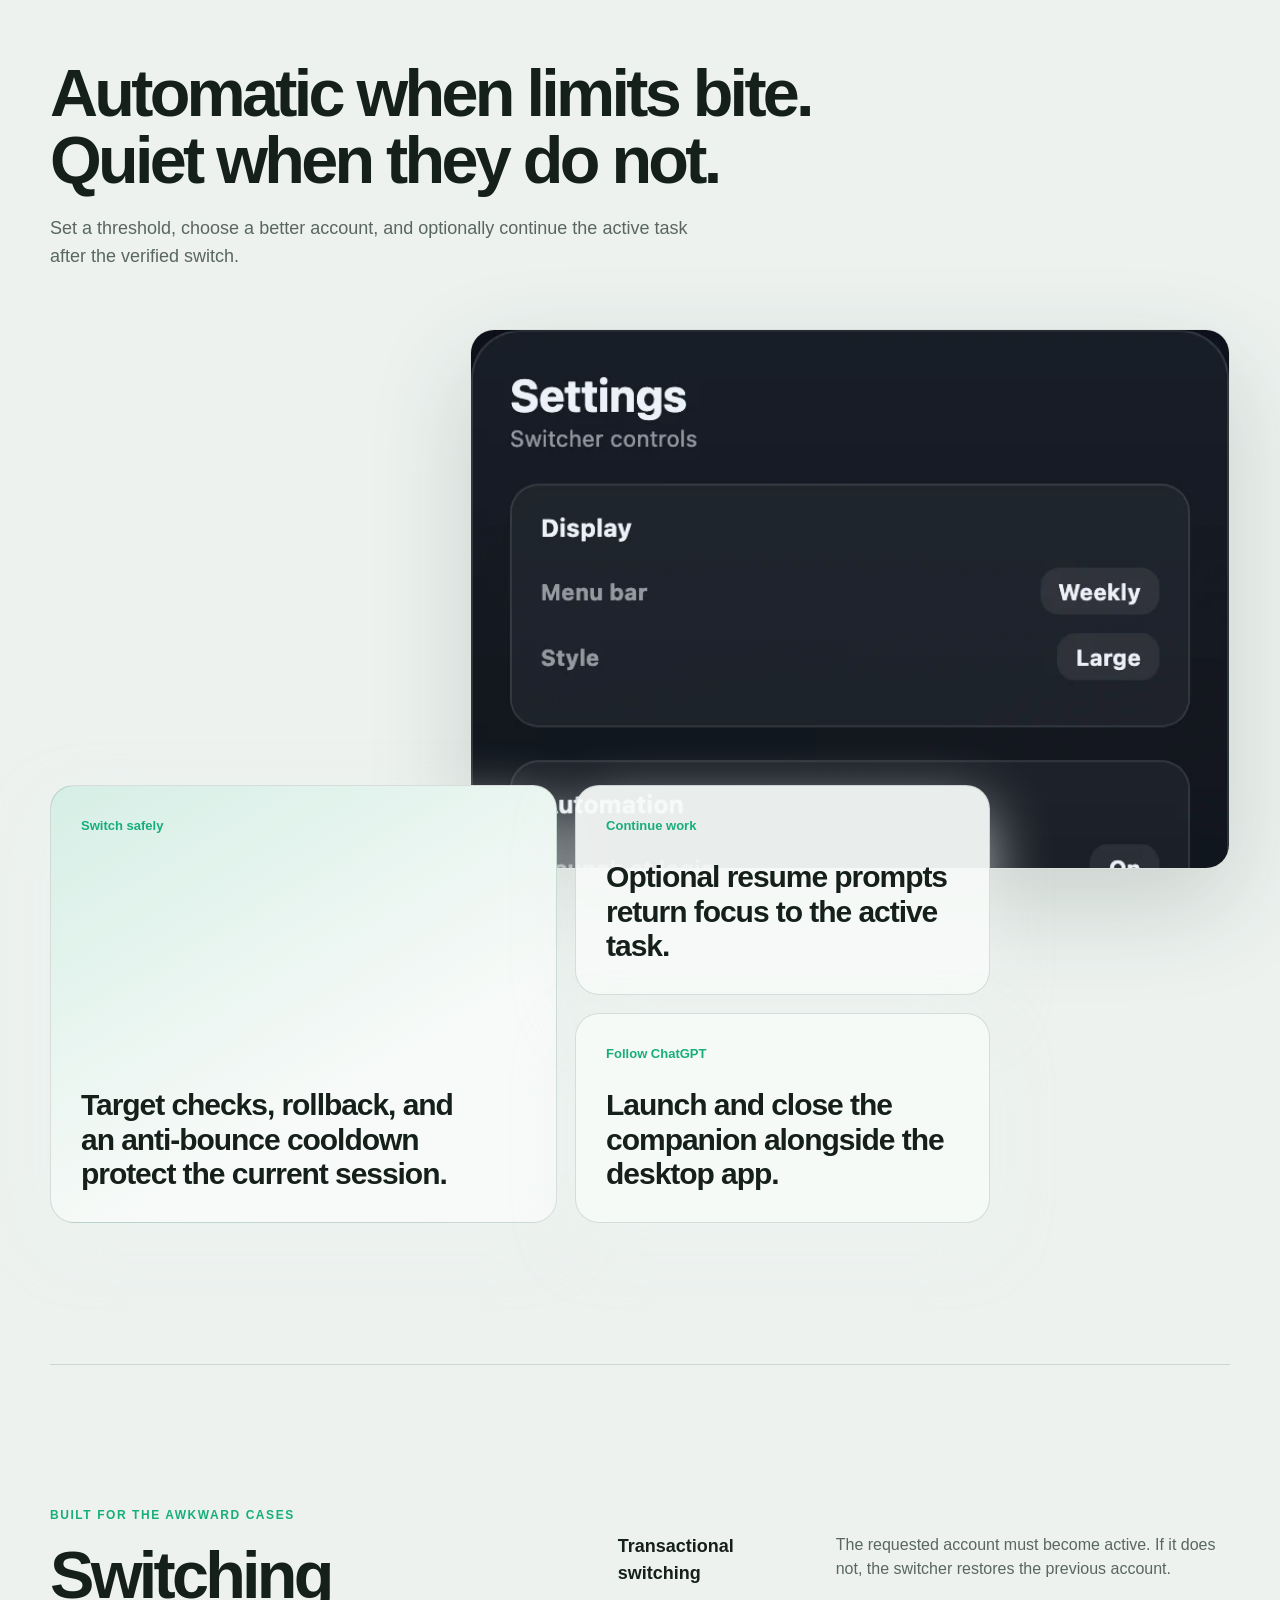
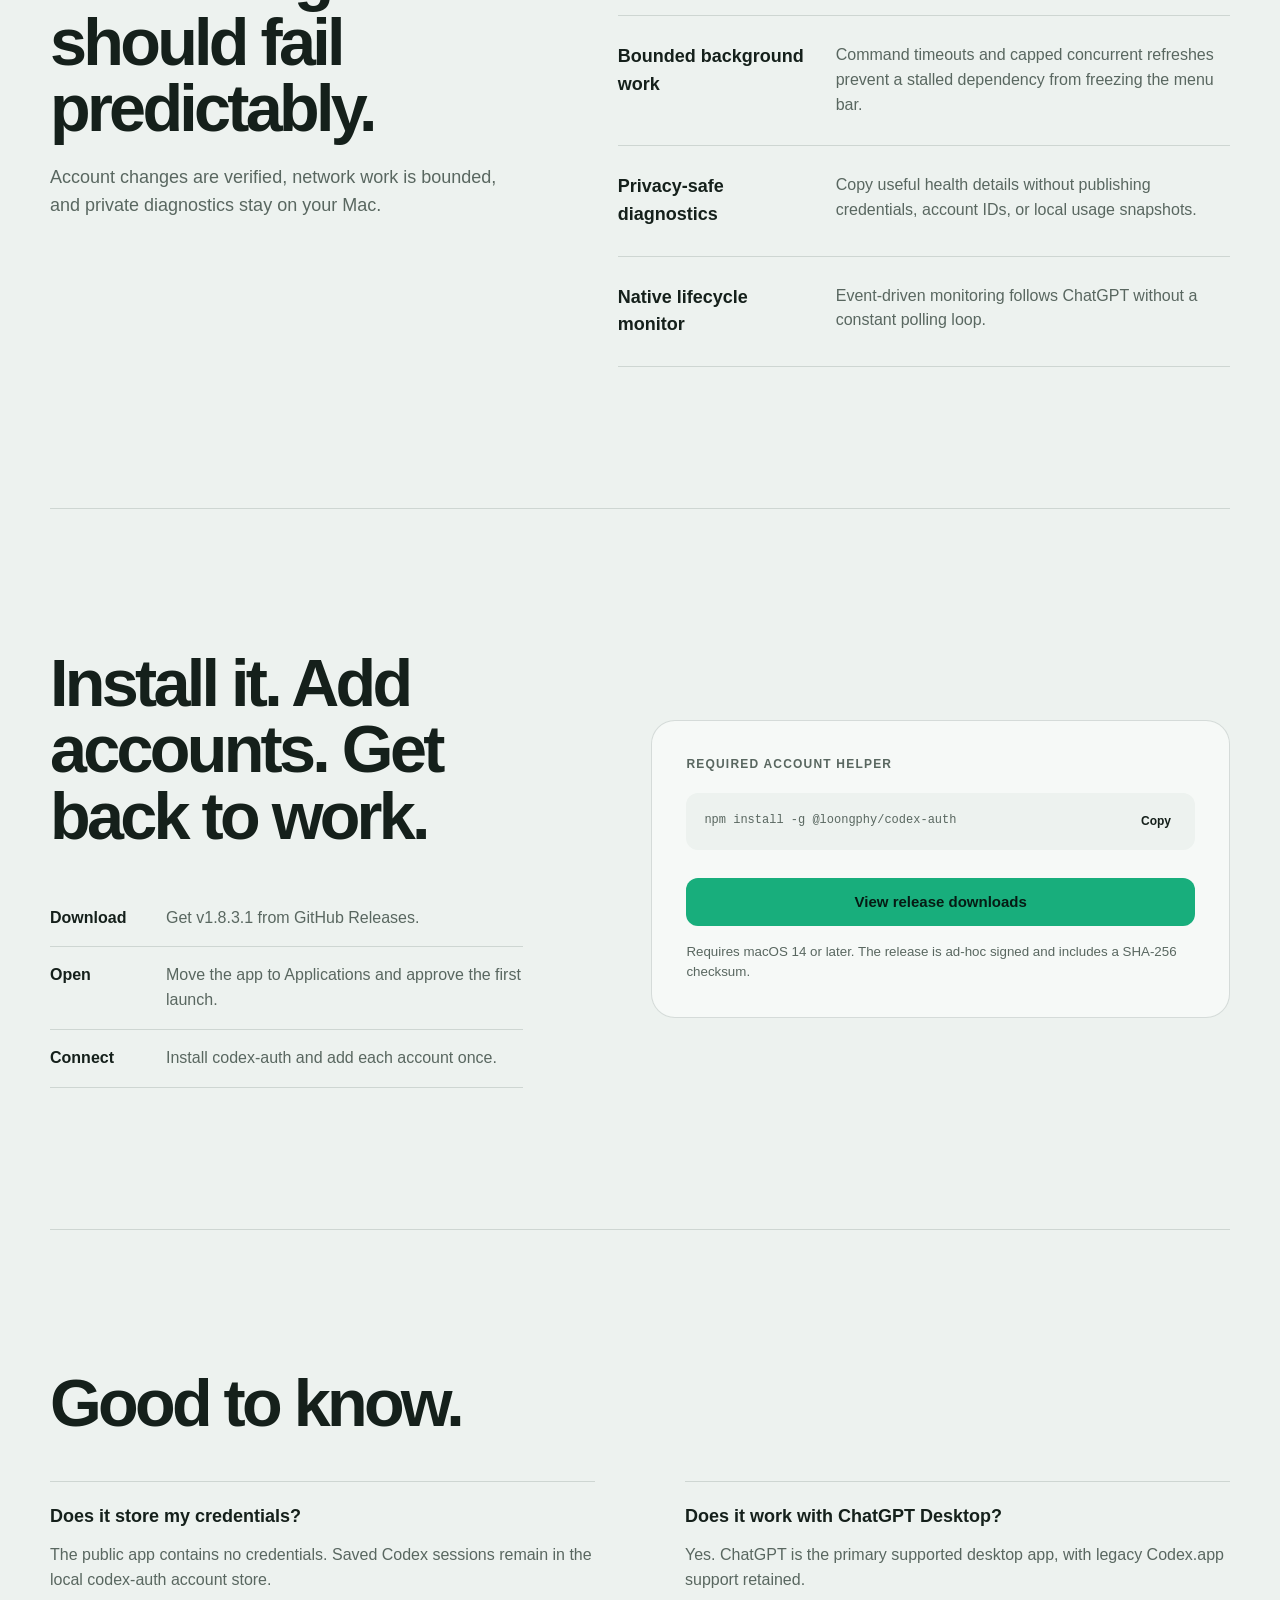
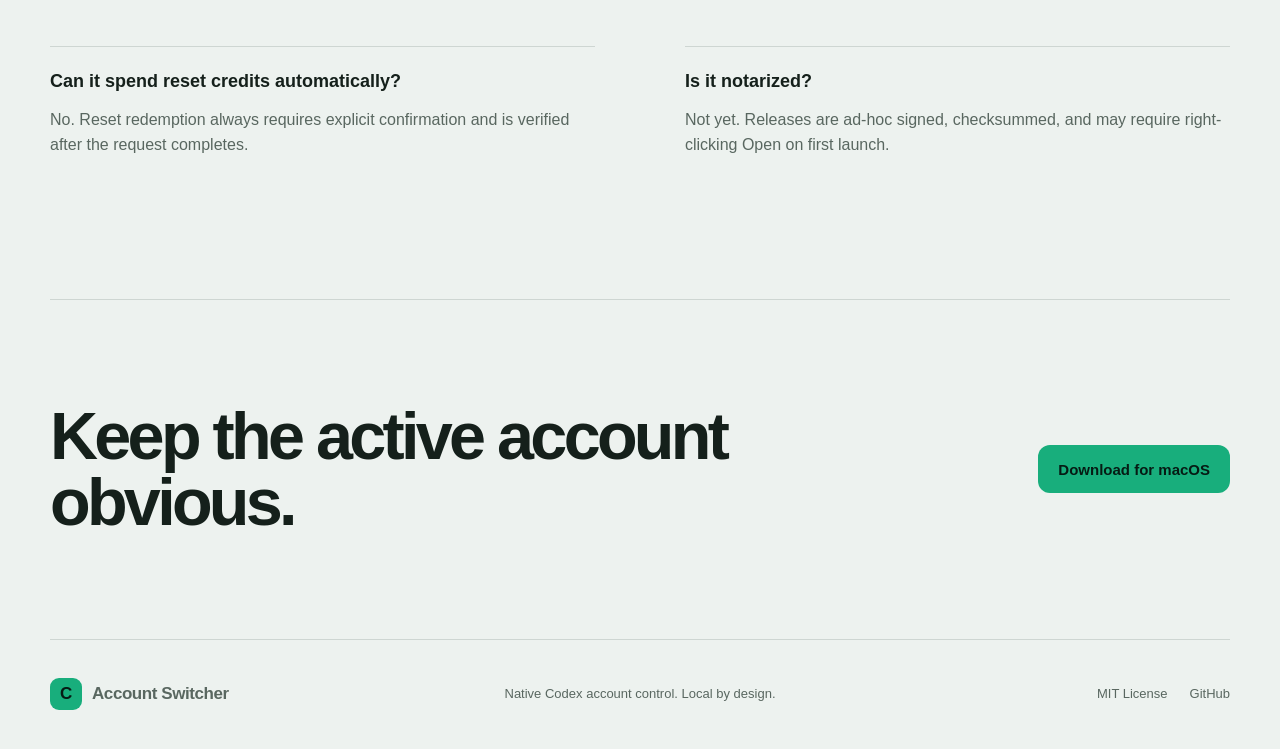
==== commit 08b32dd3: "Release v1.8.3.1 reset display fix" ====
--- a/docs/index.html
+++ b/docs/index.html
@@ -14,7 +14,7 @@
   <title>Codex Account Switcher for macOS</title>
   <link rel="icon" type="image/png" href="assets/icon.png">
   <link rel="preload" as="image" href="assets/screenshots/panel.webp" type="image/webp">
-  <link rel="stylesheet" href="styles.css?v=1.8.3">
+  <link rel="stylesheet" href="styles.css?v=1.8.3.1">
 </head>
 <body>
   <a class="skip-link" href="#main">Skip to content</a>
@@ -42,7 +42,7 @@
         <h1>Your Codex accounts, in one glance.</h1>
         <p class="hero-intro">Switch safely, watch live limits, and keep work moving from a native macOS menu bar companion.</p>
         <div class="hero-actions">
-          <a class="button button-primary" href="https://github.com/lordydord/Codex-Account-Switcher/releases/latest">Download v1.8.3</a>
+          <a class="button button-primary" href="https://github.com/lordydord/Codex-Account-Switcher/releases/latest">Download v1.8.3.1</a>
           <a class="button button-secondary" href="https://github.com/lordydord/Codex-Account-Switcher">View source</a>
         </div>
       </div>
@@ -128,7 +128,7 @@
       <div class="install-copy reveal">
         <h2>Install it. Add accounts. Get back to work.</h2>
         <ol>
-          <li><strong>Download</strong><span>Get v1.8.3 from GitHub Releases.</span></li>
+          <li><strong>Download</strong><span>Get v1.8.3.1 from GitHub Releases.</span></li>
           <li><strong>Open</strong><span>Move the app to Applications and approve the first launch.</span></li>
           <li><strong>Connect</strong><span>Install codex-auth and add each account once.</span></li>
         </ol>
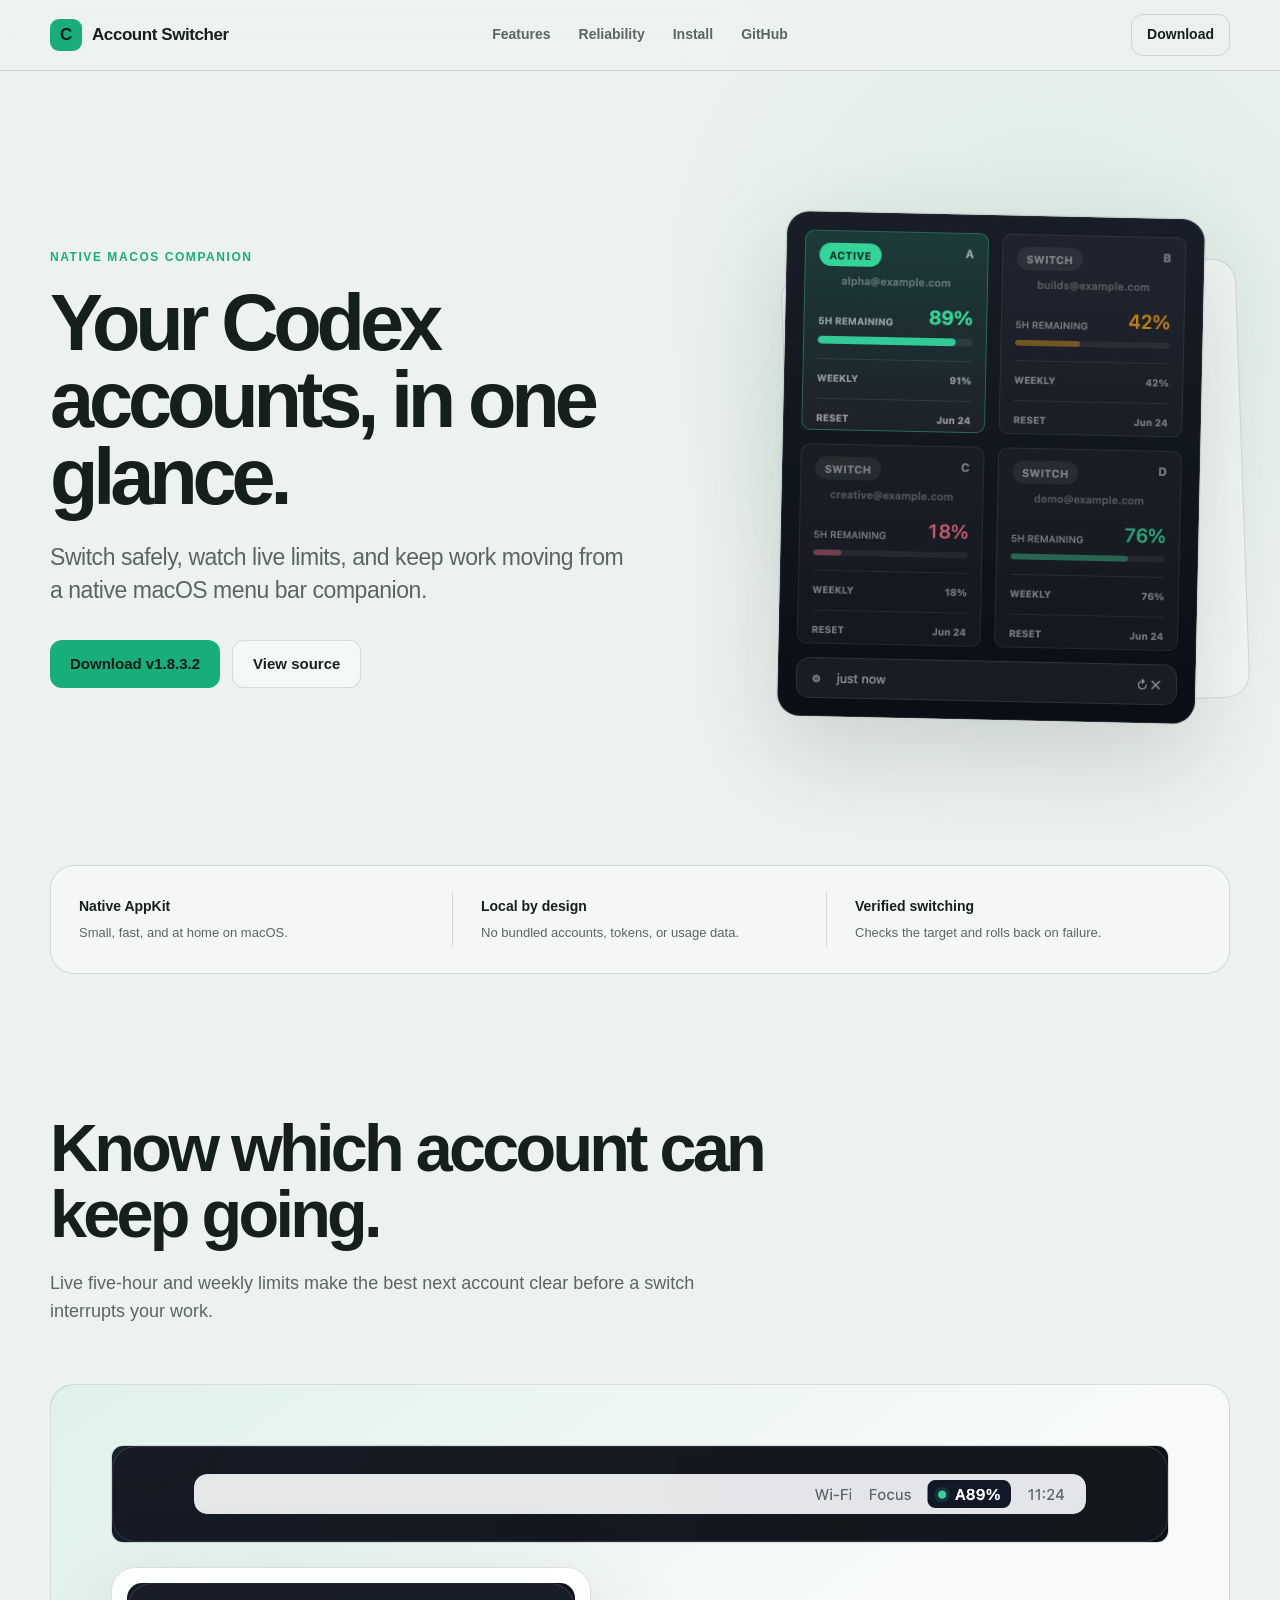
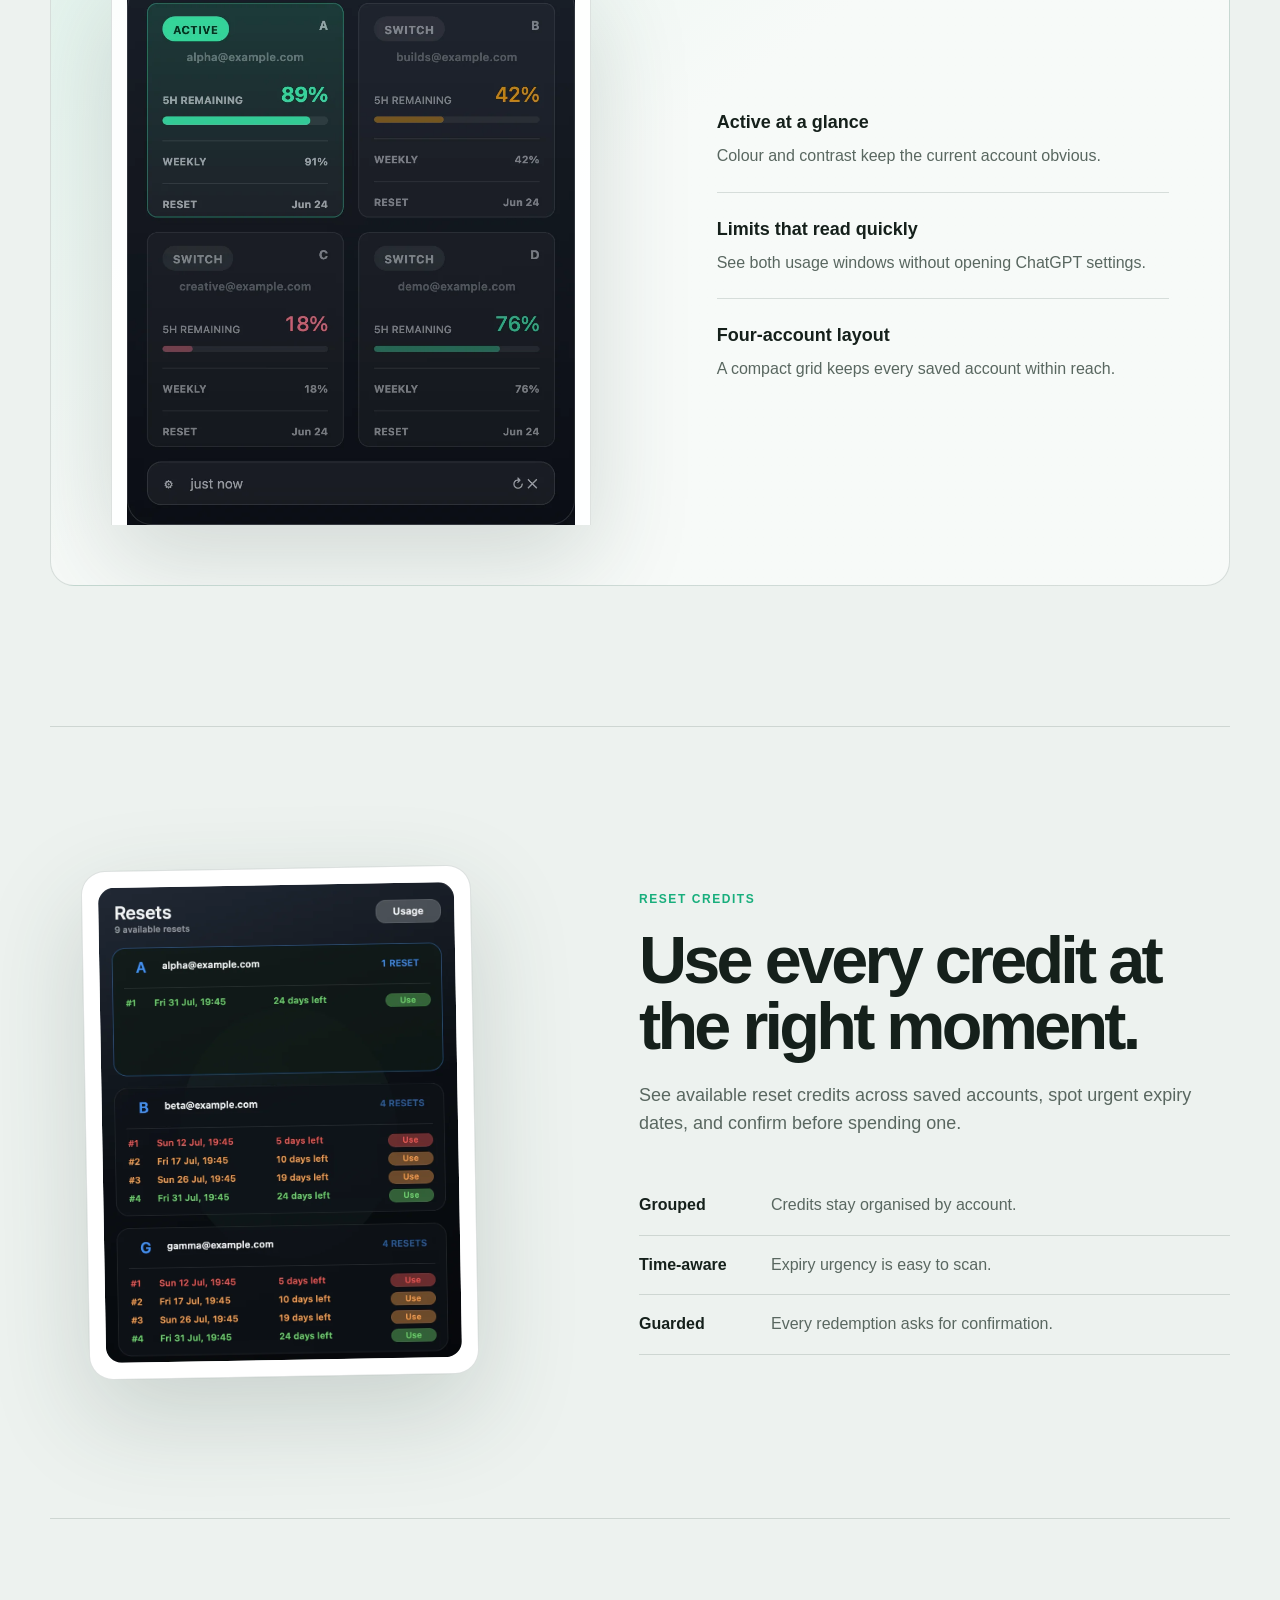
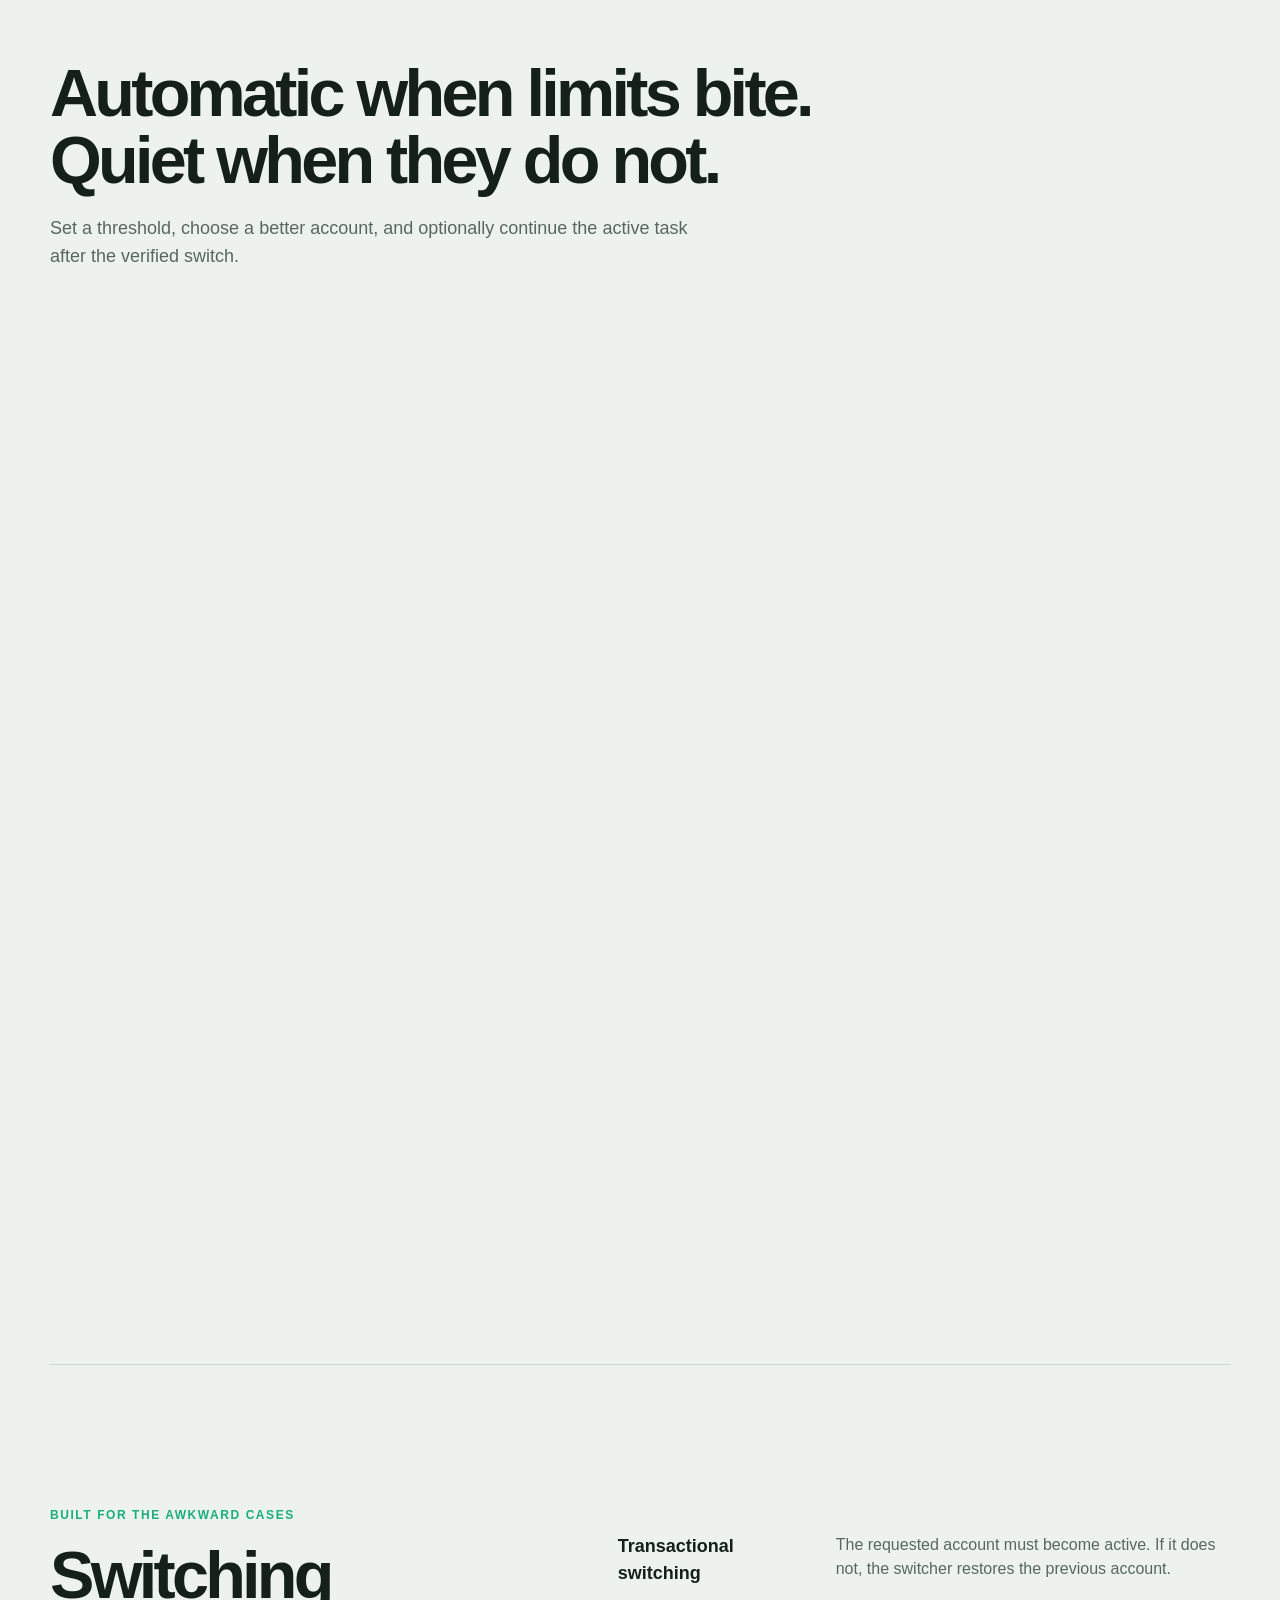
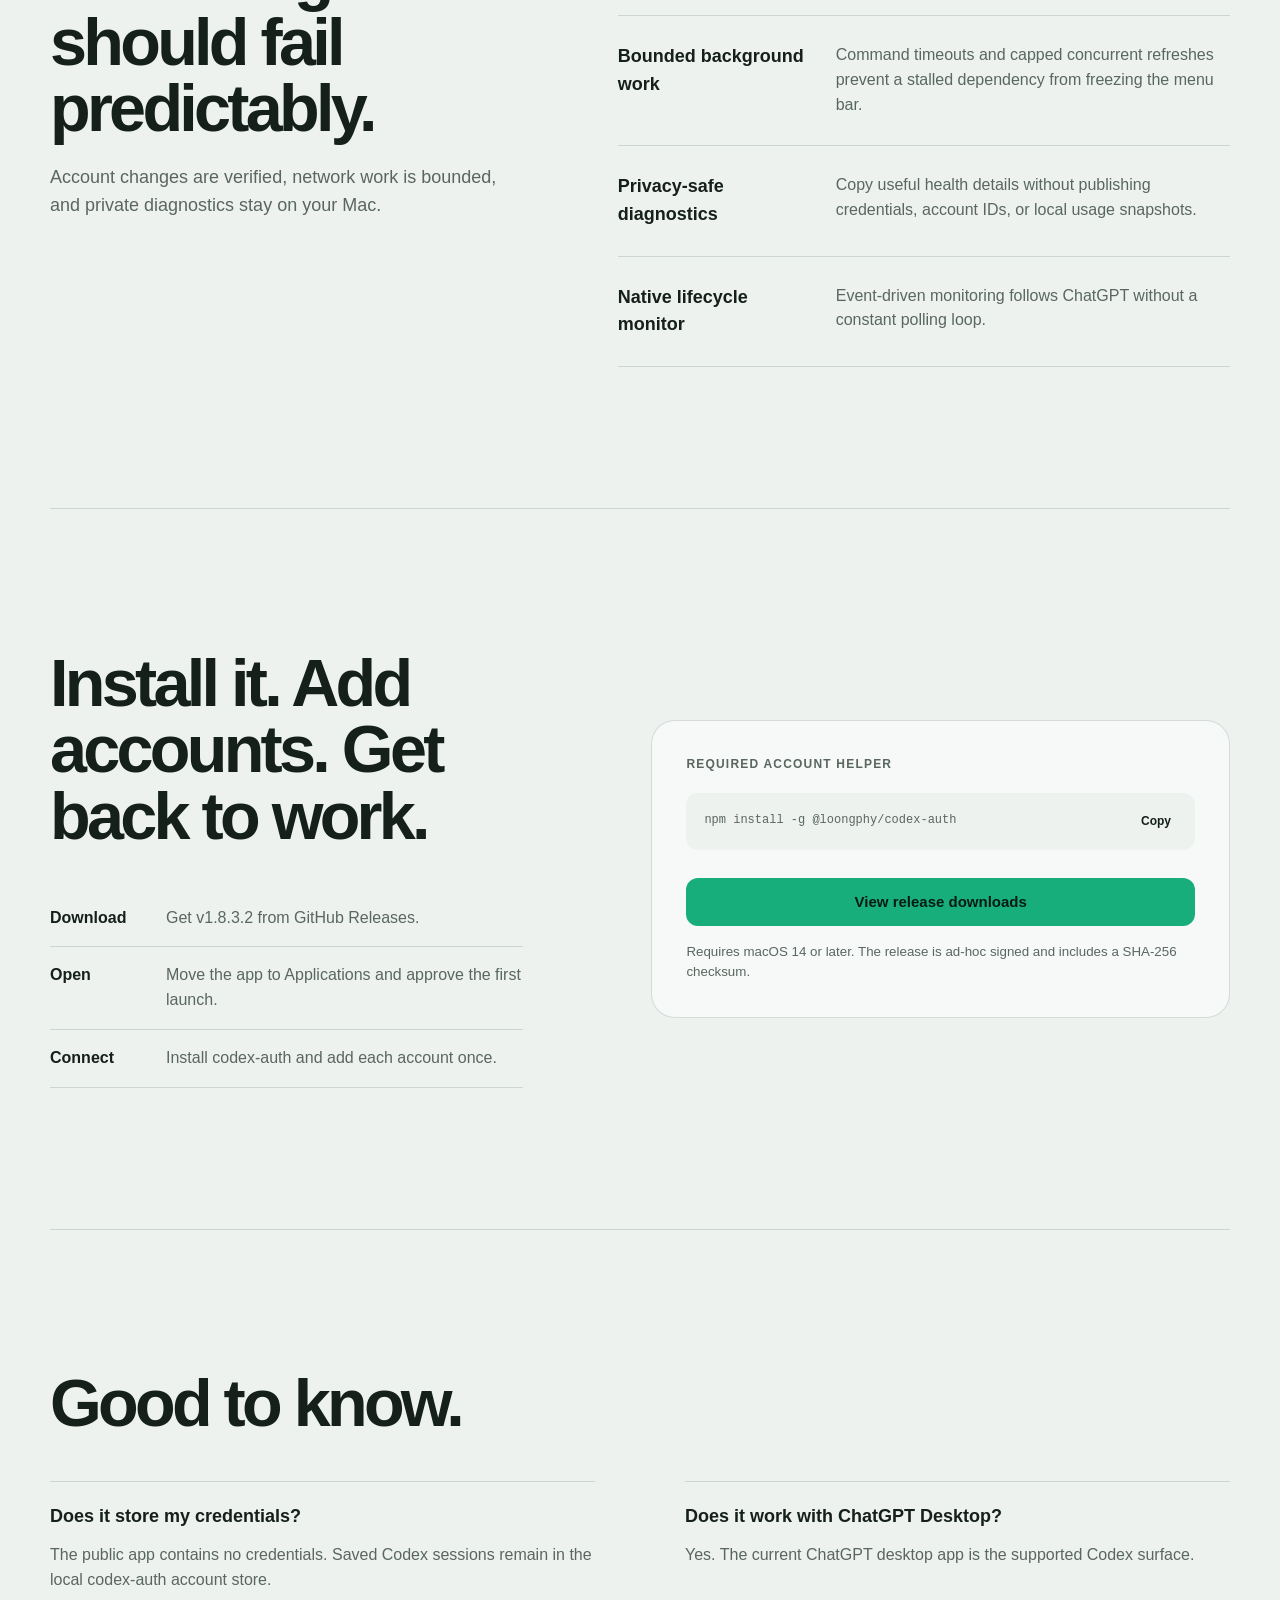
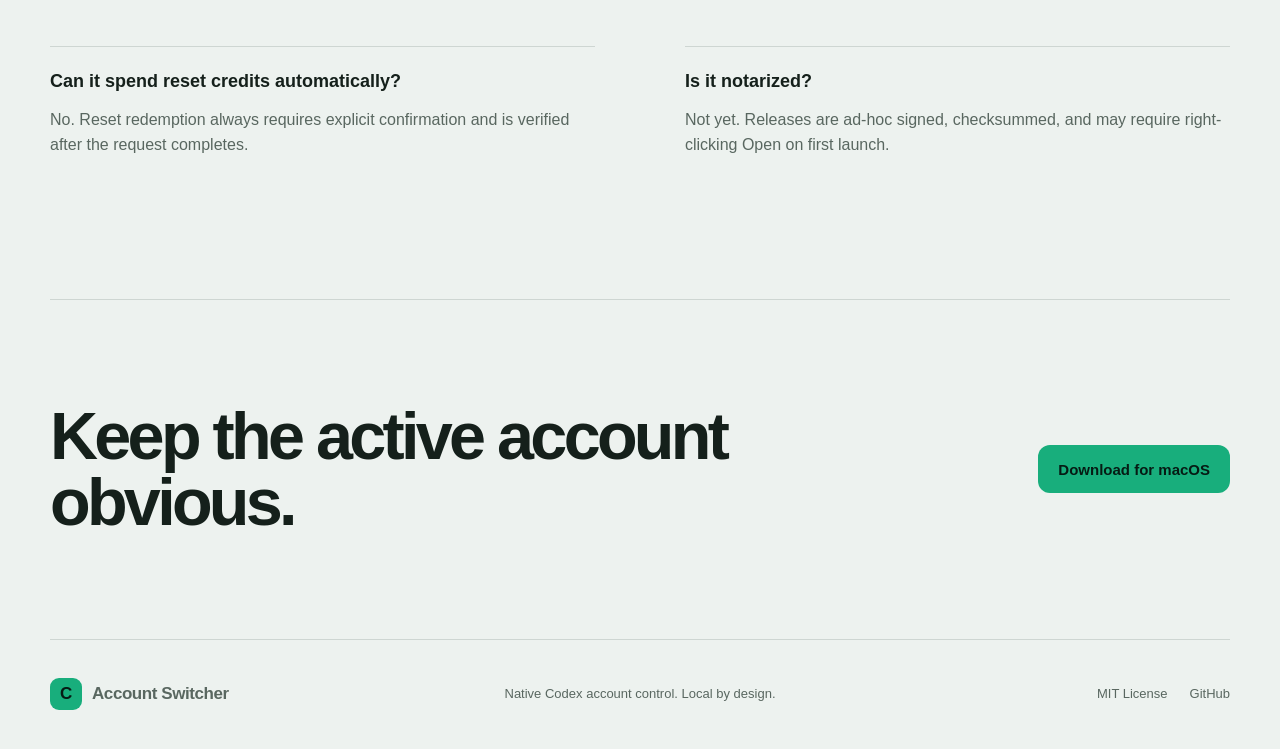
==== commit b223b24b: "Release Codex Account Switcher 1.8.3.2" ====
--- a/docs/index.html
+++ b/docs/index.html
@@ -14,7 +14,7 @@
   <title>Codex Account Switcher for macOS</title>
   <link rel="icon" type="image/png" href="assets/icon.png">
   <link rel="preload" as="image" href="assets/screenshots/panel.webp" type="image/webp">
-  <link rel="stylesheet" href="styles.css?v=1.8.3.1">
+  <link rel="stylesheet" href="styles.css?v=1.8.3.2">
 </head>
 <body>
   <a class="skip-link" href="#main">Skip to content</a>
@@ -42,7 +42,7 @@
         <h1>Your Codex accounts, in one glance.</h1>
         <p class="hero-intro">Switch safely, watch live limits, and keep work moving from a native macOS menu bar companion.</p>
         <div class="hero-actions">
-          <a class="button button-primary" href="https://github.com/lordydord/Codex-Account-Switcher/releases/latest">Download v1.8.3.1</a>
+          <a class="button button-primary" href="https://github.com/lordydord/Codex-Account-Switcher/releases/latest">Download v1.8.3.2</a>
           <a class="button button-secondary" href="https://github.com/lordydord/Codex-Account-Switcher">View source</a>
         </div>
       </div>
@@ -128,7 +128,7 @@
       <div class="install-copy reveal">
         <h2>Install it. Add accounts. Get back to work.</h2>
         <ol>
-          <li><strong>Download</strong><span>Get v1.8.3.1 from GitHub Releases.</span></li>
+          <li><strong>Download</strong><span>Get v1.8.3.2 from GitHub Releases.</span></li>
           <li><strong>Open</strong><span>Move the app to Applications and approve the first launch.</span></li>
           <li><strong>Connect</strong><span>Install codex-auth and add each account once.</span></li>
         </ol>
@@ -150,7 +150,7 @@
       </div>
       <div class="faq-grid reveal">
         <article><h3>Does it store my credentials?</h3><p>The public app contains no credentials. Saved Codex sessions remain in the local codex-auth account store.</p></article>
-        <article><h3>Does it work with ChatGPT Desktop?</h3><p>Yes. ChatGPT is the primary supported desktop app, with legacy Codex.app support retained.</p></article>
+        <article><h3>Does it work with ChatGPT Desktop?</h3><p>Yes. The current ChatGPT desktop app is the supported Codex surface.</p></article>
         <article><h3>Can it spend reset credits automatically?</h3><p>No. Reset redemption always requires explicit confirmation and is verified after the request completes.</p></article>
         <article><h3>Is it notarized?</h3><p>Not yet. Releases are ad-hoc signed, checksummed, and may require right-clicking Open on first launch.</p></article>
       </div>
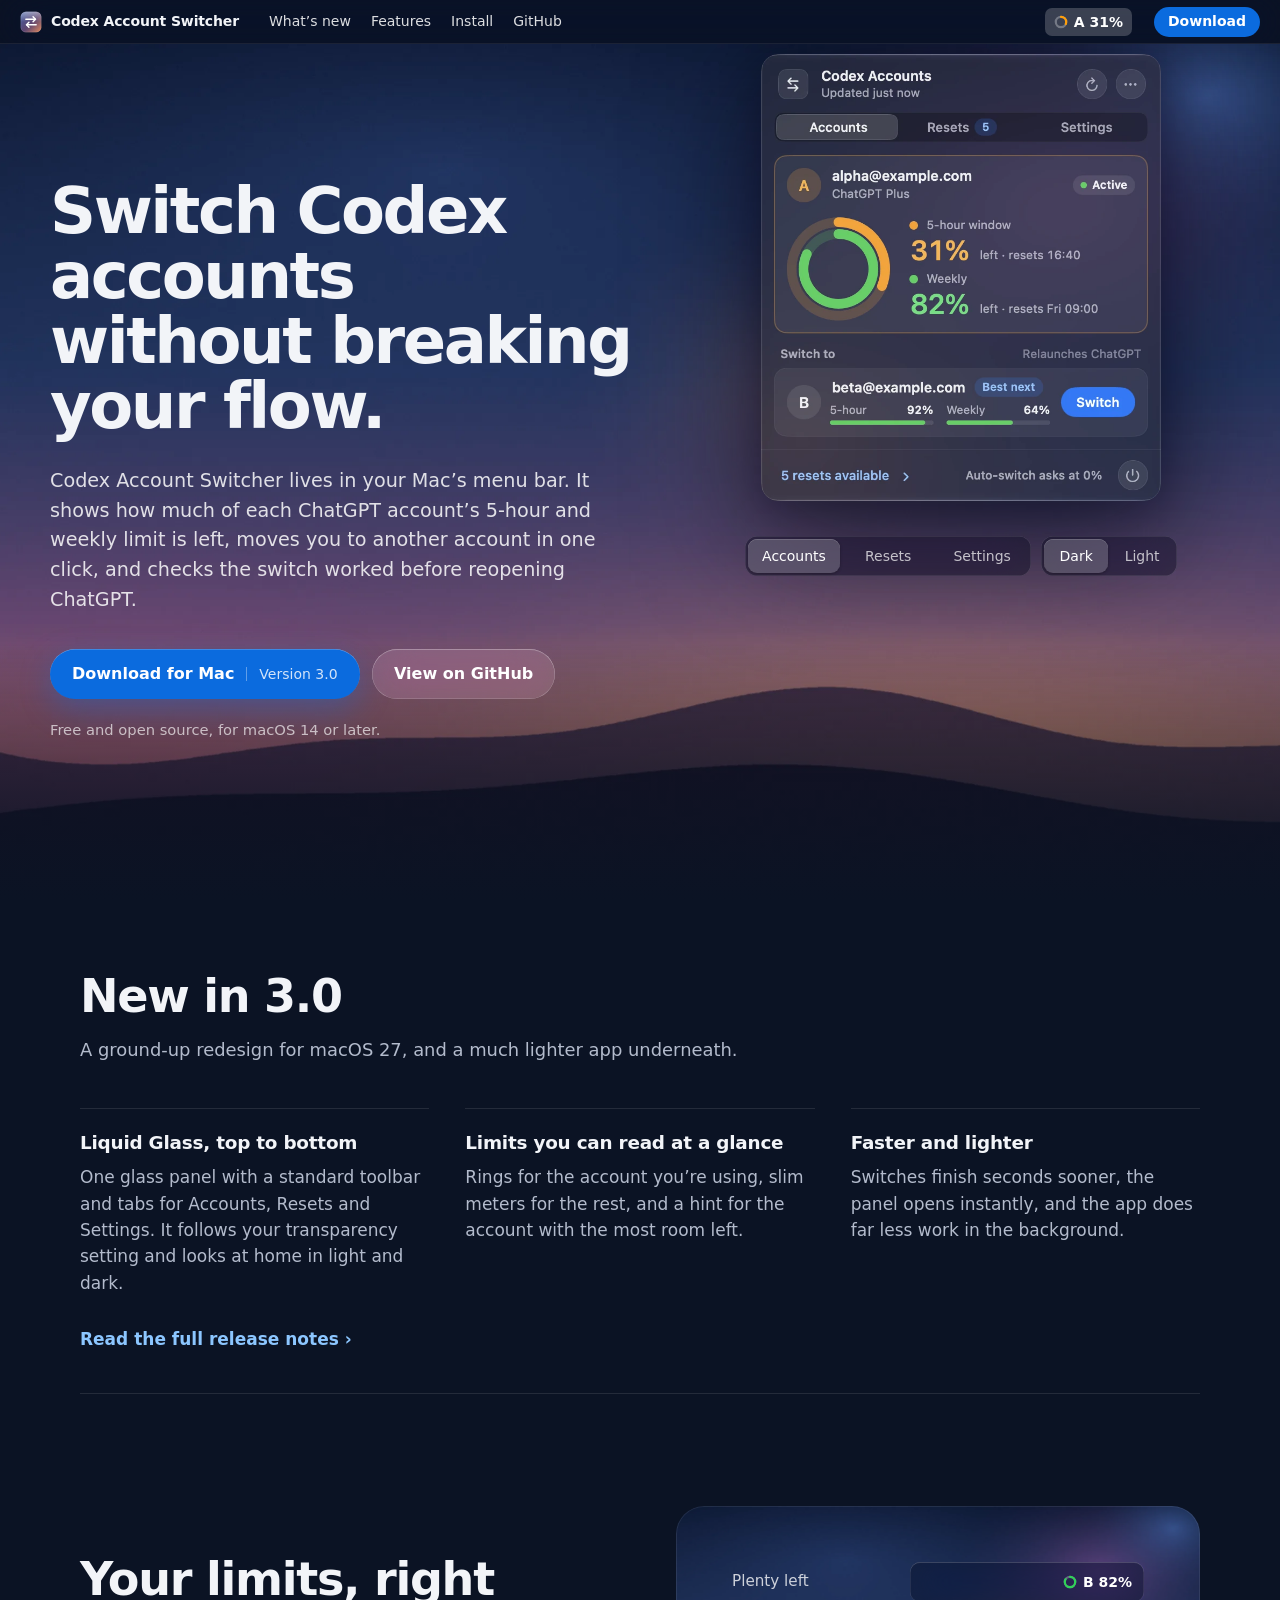
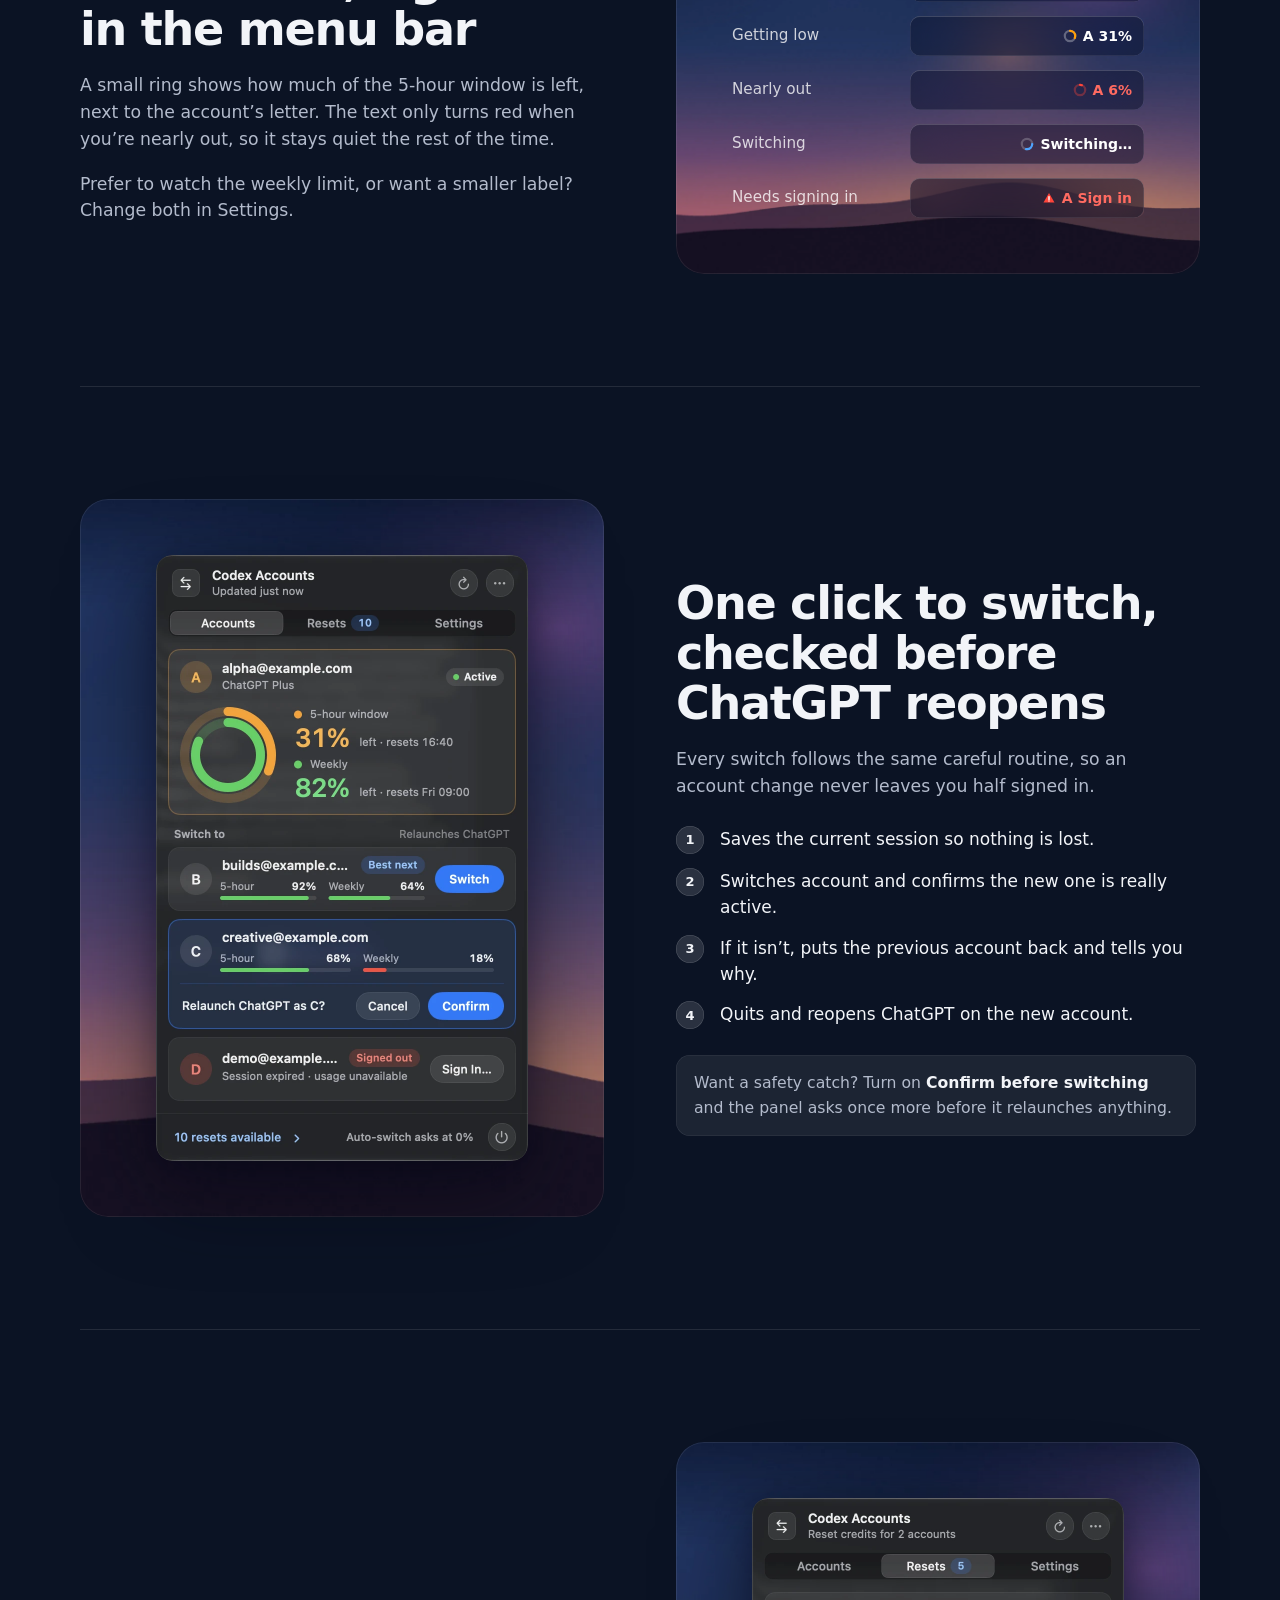
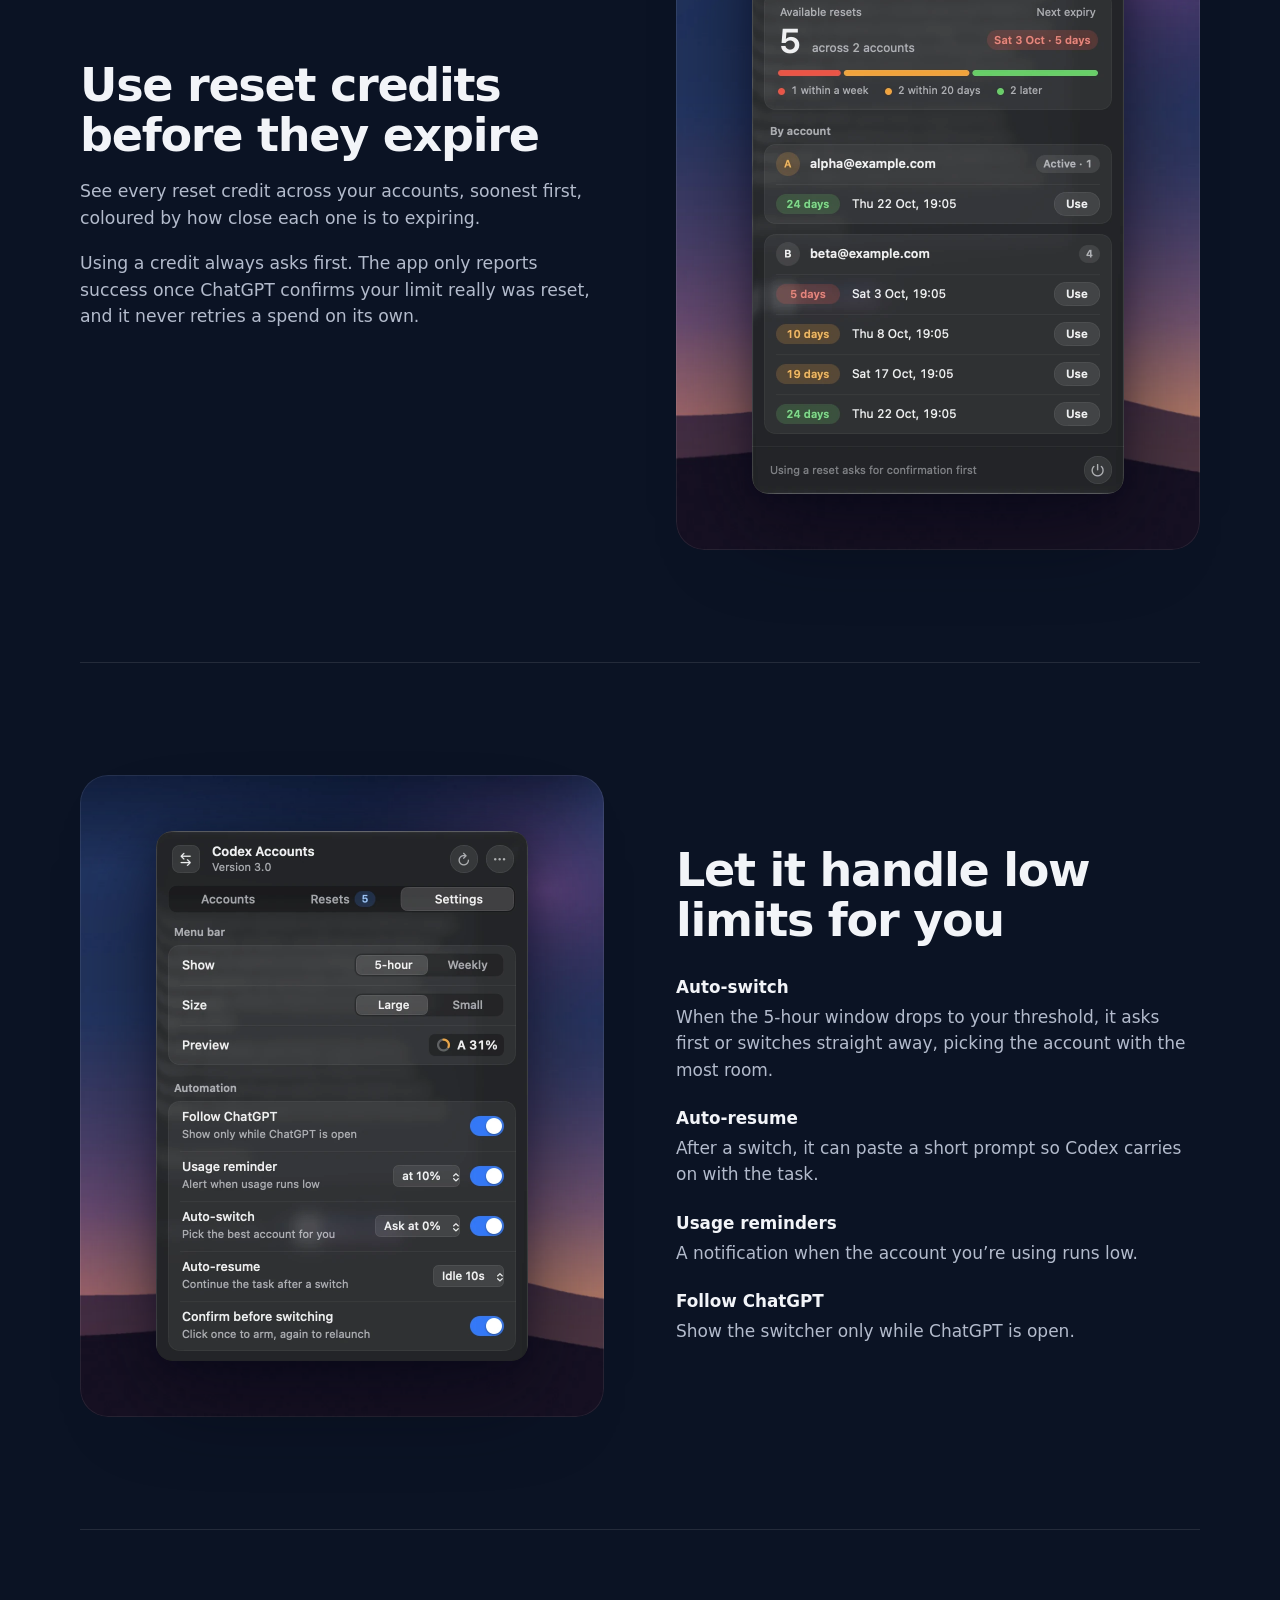
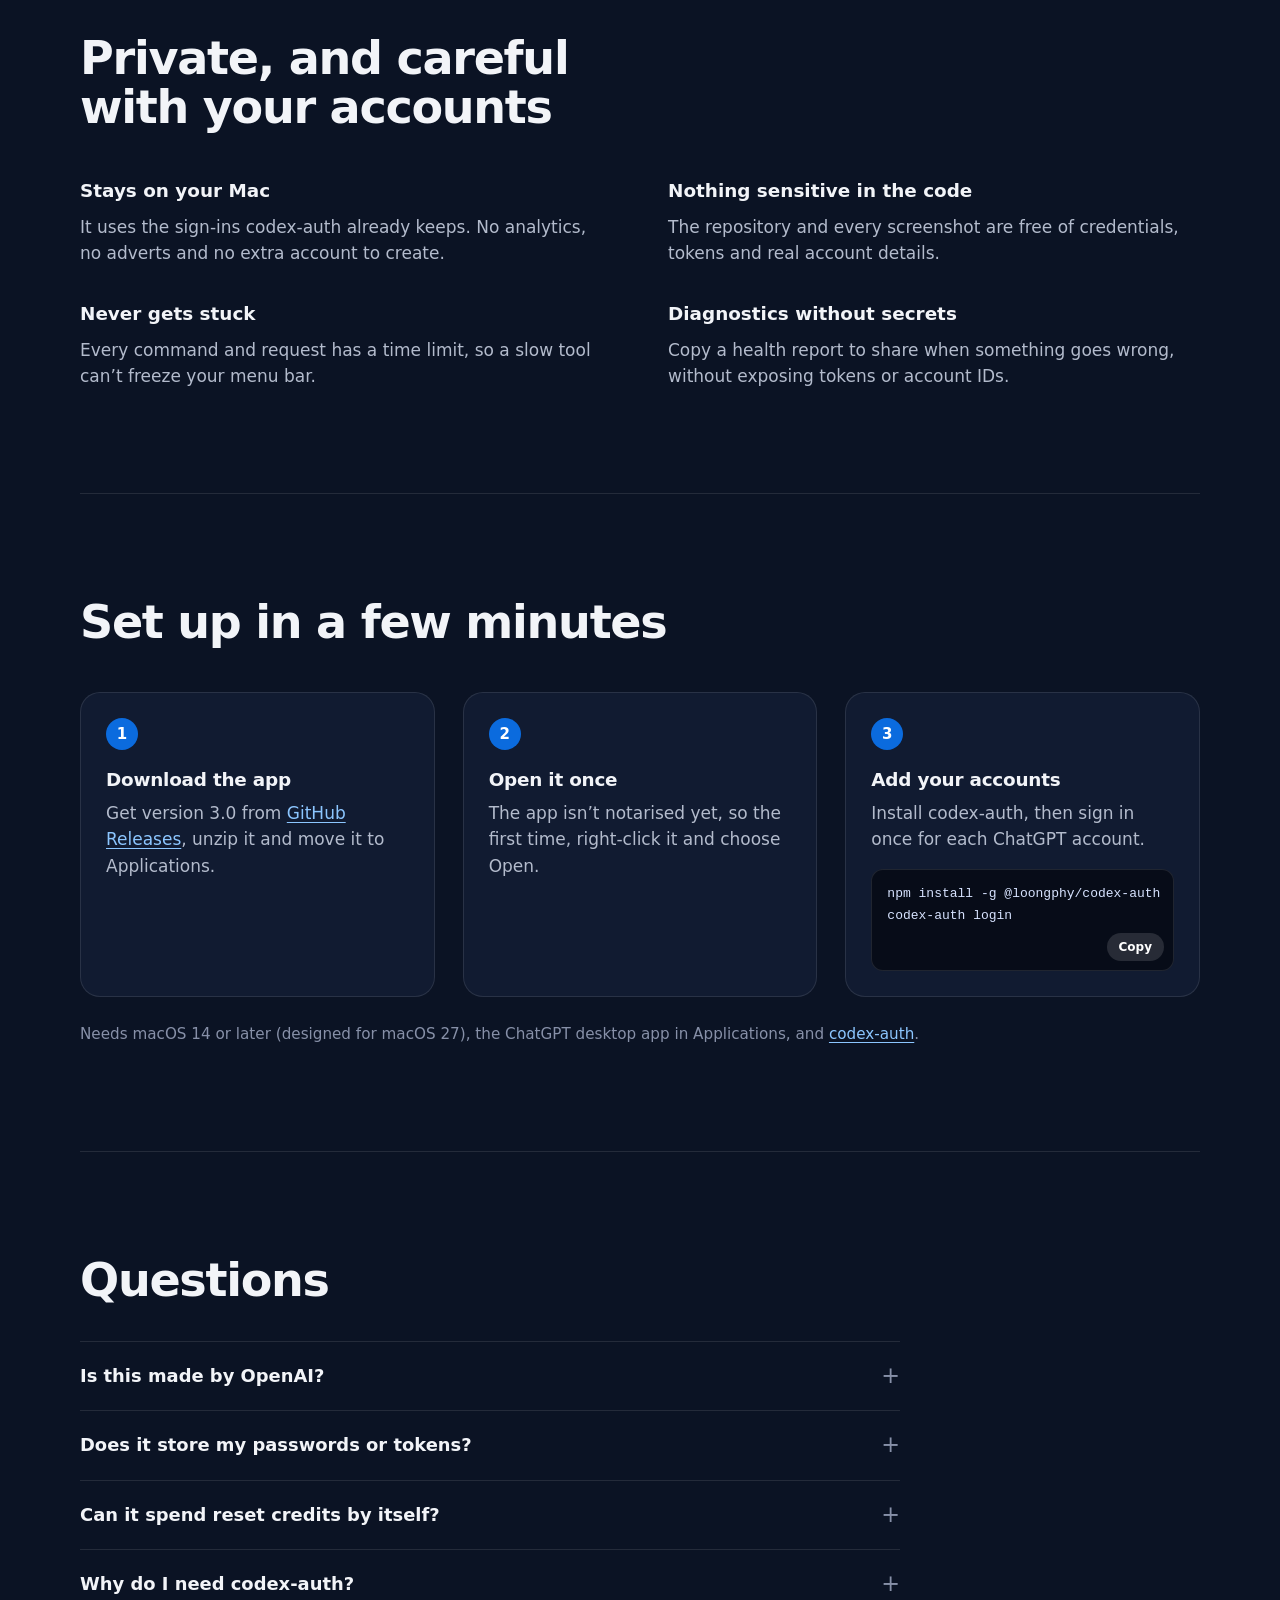
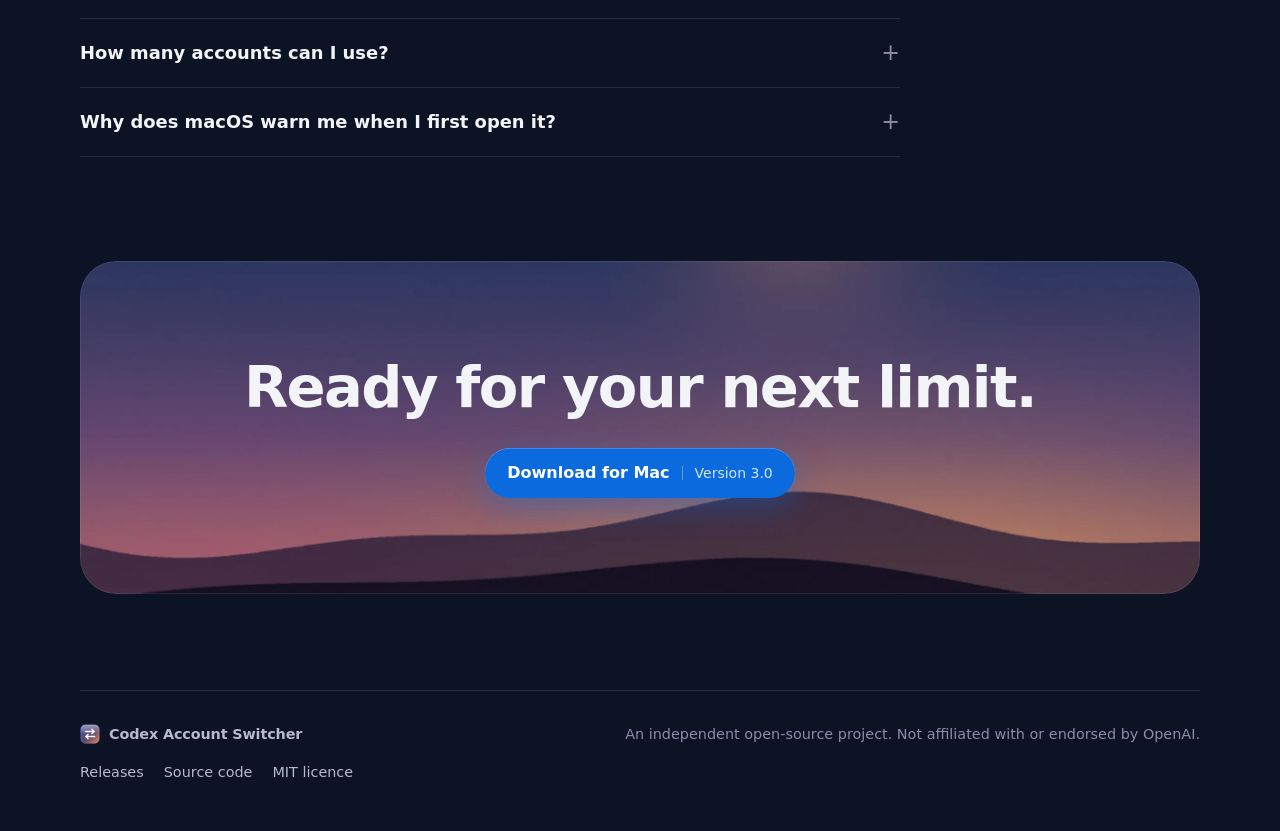
==== commit 955e1c85: "Release Codex Account Switcher 3.0 A full redesign in the macOS 27 Liquid Glass design language, a p" ====
--- a/docs/index.html
+++ b/docs/index.html
@@ -1,176 +1,275 @@
 <!doctype html>
-<html lang="en">
+<html lang="en-GB">
 <head>
   <meta charset="utf-8">
   <meta name="viewport" content="width=device-width, initial-scale=1">
-  <meta name="description" content="Codex Account Switcher is a native macOS menu bar companion for switching ChatGPT accounts, tracking Codex usage, and keeping work moving.">
-  <meta name="theme-color" content="#0d1110">
+  <title>Codex Account Switcher for Mac</title>
+  <meta name="description" content="A free menu bar app for Mac that shows how much of each ChatGPT account's Codex limit is left, and switches accounts in one click.">
+  <meta name="theme-color" content="#0B1324">
   <meta property="og:type" content="website">
-  <meta property="og:title" content="Codex Account Switcher for macOS">
-  <meta property="og:description" content="Switch safely, watch live limits, and keep work moving from the macOS menu bar.">
-  <meta property="og:image" content="https://lordydord.github.io/Codex-Account-Switcher/assets/site-preview.png">
+  <meta property="og:title" content="Codex Account Switcher for Mac">
+  <meta property="og:description" content="See every ChatGPT account's Codex limits from the menu bar, and switch in one click.">
+  <meta property="og:image" content="https://lordydord.github.io/Codex-Account-Switcher/assets/og-image.png">
   <meta property="og:url" content="https://lordydord.github.io/Codex-Account-Switcher/">
   <meta name="twitter:card" content="summary_large_image">
-  <title>Codex Account Switcher for macOS</title>
-  <link rel="icon" type="image/png" href="assets/icon.png">
-  <link rel="preload" as="image" href="assets/screenshots/panel.webp" type="image/webp">
-  <link rel="stylesheet" href="styles.css?v=1.8.3.2">
+  <link rel="icon" href="assets/mark.svg" type="image/svg+xml">
+  <link rel="apple-touch-icon" href="assets/mark-180.png">
+  <link rel="preload" as="image" href="assets/wallpaper.webp" type="image/webp">
+  <link rel="stylesheet" href="styles.css?v=3.0">
 </head>
 <body>
   <a class="skip-link" href="#main">Skip to content</a>
 
-  <header class="site-header">
-    <nav class="nav shell" aria-label="Primary navigation">
-      <a class="wordmark" href="#top">
-        <span class="wordmark-mark" aria-hidden="true">C</span>
-        <span>Account Switcher</span>
+  <header class="menubar" id="top">
+    <nav class="menubar-inner" aria-label="Main">
+      <a class="brand" href="#top">
+        <img src="assets/mark.svg" alt="" width="22" height="22">
+        <span>Codex Account Switcher</span>
       </a>
-      <div class="nav-links">
-        <a href="#features">Features</a>
-        <a href="#reliability">Reliability</a>
-        <a href="#install">Install</a>
-        <a href="https://github.com/lordydord/Codex-Account-Switcher">GitHub</a>
-      </div>
-      <a class="nav-download" href="https://github.com/lordydord/Codex-Account-Switcher/releases/latest">Download</a>
+      <ul class="menubar-links">
+        <li><a href="#whats-new">What’s new</a></li>
+        <li><a href="#features">Features</a></li>
+        <li><a href="#install">Install</a></li>
+        <li><a href="https://github.com/lordydord/Codex-Account-Switcher">GitHub</a></li>
+      </ul>
+      <button class="status-item" type="button" aria-expanded="true" aria-controls="hero-panel" data-status-item>
+        <svg viewBox="0 0 14 14" width="14" height="14" aria-hidden="true">
+          <circle cx="7" cy="7" r="5.2" fill="none" stroke="currentColor" stroke-opacity="0.3" stroke-width="2.2"/>
+          <circle cx="7" cy="7" r="5.2" fill="none" stroke="#FF9F0A" stroke-width="2.2" stroke-linecap="round" stroke-dasharray="10.1 32.7" transform="rotate(-90 7 7)"/>
+        </svg>
+        <span>A 31%</span>
+        <span class="visually-hidden" data-status-label>Hide the account panel</span>
+      </button>
+      <a class="menubar-download" href="https://github.com/lordydord/Codex-Account-Switcher/releases/latest">Download</a>
     </nav>
   </header>
 
   <main id="main">
-    <section class="hero shell" id="top">
+    <section class="hero" aria-labelledby="hero-title">
       <div class="hero-copy">
-        <p class="eyebrow">Native macOS companion</p>
-        <h1>Your Codex accounts, in one glance.</h1>
-        <p class="hero-intro">Switch safely, watch live limits, and keep work moving from a native macOS menu bar companion.</p>
-        <div class="hero-actions">
-          <a class="button button-primary" href="https://github.com/lordydord/Codex-Account-Switcher/releases/latest">Download v1.8.3.2</a>
-          <a class="button button-secondary" href="https://github.com/lordydord/Codex-Account-Switcher">View source</a>
-        </div>
-      </div>
-
-      <div class="hero-visual" aria-label="Codex Account Switcher application preview">
-        <div class="window-shadow" aria-hidden="true"></div>
-        <img src="assets/screenshots/panel.webp" width="860" height="1040" fetchpriority="high" alt="Codex Account Switcher panel showing four demo accounts and their remaining usage">
-      </div>
-    </section>
-
-    <section class="proof shell reveal" aria-label="Product principles">
-      <div><strong>Native AppKit</strong><span>Small, fast, and at home on macOS.</span></div>
-      <div><strong>Local by design</strong><span>No bundled accounts, tokens, or usage data.</span></div>
-      <div><strong>Verified switching</strong><span>Checks the target and rolls back on failure.</span></div>
-    </section>
-
-    <section class="overview section shell" id="features">
-      <div class="overview-heading reveal">
-        <h2>Know which account can keep going.</h2>
-        <p>Live five-hour and weekly limits make the best next account clear before a switch interrupts your work.</p>
-      </div>
-      <div class="overview-stage reveal">
-        <img class="menu-strip" src="assets/screenshots/menubar.webp" width="1800" height="164" loading="lazy" alt="Menu bar usage display with demo account initials">
-        <div class="panel-frame">
-          <img src="assets/screenshots/panel.webp" width="860" height="1040" loading="lazy" alt="Account panel with active and inactive demo accounts">
-        </div>
-        <div class="feature-notes" aria-label="Account overview features">
-          <article><strong>Active at a glance</strong><p>Colour and contrast keep the current account obvious.</p></article>
-          <article><strong>Limits that read quickly</strong><p>See both usage windows without opening ChatGPT settings.</p></article>
-          <article><strong>Four-account layout</strong><p>A compact grid keeps every saved account within reach.</p></article>
-        </div>
-      </div>
-    </section>
-
-    <section class="resets section shell">
-      <div class="resets-visual reveal">
-        <div class="phone-frame">
-          <img src="assets/screenshots/resets.webp" width="850" height="1135" loading="lazy" alt="Reset credits grouped across demo accounts with expiry colours">
-        </div>
-      </div>
-      <div class="resets-copy reveal">
-        <p class="eyebrow">Reset credits</p>
-        <h2>Use every credit at the right moment.</h2>
-        <p>See available reset credits across saved accounts, spot urgent expiry dates, and confirm before spending one.</p>
-        <dl class="detail-list">
-          <div><dt>Grouped</dt><dd>Credits stay organised by account.</dd></div>
-          <div><dt>Time-aware</dt><dd>Expiry urgency is easy to scan.</dd></div>
-          <div><dt>Guarded</dt><dd>Every redemption asks for confirmation.</dd></div>
+        <h1 id="hero-title">Switch Codex accounts without breaking your flow.</h1>
+        <p class="lede">Codex Account Switcher lives in your Mac’s menu bar. It shows how much of each ChatGPT account’s 5-hour and weekly limit is left, moves you to another account in one click, and checks the switch worked before reopening ChatGPT.</p>
+        <div class="actions">
+          <a class="button button-primary" href="https://github.com/lordydord/Codex-Account-Switcher/releases/latest">
+            Download for Mac
+            <span class="button-note">Version 3.0</span>
+          </a>
+          <a class="button button-glass" href="https://github.com/lordydord/Codex-Account-Switcher">View on GitHub</a>
+        </div>
+        <p class="fine-print">Free and open source, for macOS 14 or later.</p>
+      </div>
+
+      <div class="hero-stage">
+        <figure class="panel-drop" id="hero-panel" data-panel>
+          <picture>
+            <img data-screen src="assets/screens/accounts-dark.webp" width="372" height="416"
+                 alt="The Accounts tab: the active account with rings for its 5-hour and weekly limits, and a second account ready to switch to">
+          </picture>
+        </figure>
+        <div class="stage-controls">
+          <div class="segmented" role="group" aria-label="Panel tab">
+            <button type="button" aria-pressed="true" data-tab="accounts">Accounts</button>
+            <button type="button" aria-pressed="false" data-tab="resets">Resets</button>
+            <button type="button" aria-pressed="false" data-tab="settings">Settings</button>
+          </div>
+          <div class="segmented segmented-small" role="group" aria-label="Appearance">
+            <button type="button" aria-pressed="true" data-theme="dark">Dark</button>
+            <button type="button" aria-pressed="false" data-theme="light">Light</button>
+          </div>
+        </div>
+      </div>
+    </section>
+
+    <section class="whats-new" id="whats-new" aria-labelledby="new-title">
+      <div class="section-head">
+        <h2 id="new-title">New in 3.0</h2>
+        <p>A ground-up redesign for macOS 27, and a much lighter app underneath.</p>
+      </div>
+      <ul class="new-list">
+        <li>
+          <h3>Liquid Glass, top to bottom</h3>
+          <p>One glass panel with a standard toolbar and tabs for Accounts, Resets and Settings. It follows your transparency setting and looks at home in light and dark.</p>
+        </li>
+        <li>
+          <h3>Limits you can read at a glance</h3>
+          <p>Rings for the account you’re using, slim meters for the rest, and a hint for the account with the most room left.</p>
+        </li>
+        <li>
+          <h3>Faster and lighter</h3>
+          <p>Switches finish seconds sooner, the panel opens instantly, and the app does far less work in the background.</p>
+        </li>
+      </ul>
+      <a class="text-link" href="https://github.com/lordydord/Codex-Account-Switcher/releases/tag/v3.0">Read the full release notes</a>
+    </section>
+
+    <section class="feature feature-menubar" id="features" aria-labelledby="menubar-title">
+      <div class="feature-copy">
+        <h2 id="menubar-title">Your limits, right in the menu bar</h2>
+        <p>A small ring shows how much of the 5-hour window is left, next to the account’s letter. The text only turns red when you’re nearly out, so it stays quiet the rest of the time.</p>
+        <p>Prefer to watch the weekly limit, or want a smaller label? Change both in Settings.</p>
+      </div>
+      <div class="menubar-states" role="list" aria-label="How the menu bar item looks">
+        <div class="state" role="listitem">
+          <span class="state-name">Plenty left</span>
+          <span class="strip"><span class="item"><svg viewBox="0 0 14 14" width="14" height="14" aria-hidden="true"><circle cx="7" cy="7" r="5.2" fill="none" stroke="currentColor" stroke-opacity="0.3" stroke-width="2.2"/><circle cx="7" cy="7" r="5.2" fill="none" stroke="#30D158" stroke-width="2.2" stroke-linecap="round" stroke-dasharray="26.8 32.7" transform="rotate(-90 7 7)"/></svg>B 82%</span></span>
+        </div>
+        <div class="state" role="listitem">
+          <span class="state-name">Getting low</span>
+          <span class="strip"><span class="item"><svg viewBox="0 0 14 14" width="14" height="14" aria-hidden="true"><circle cx="7" cy="7" r="5.2" fill="none" stroke="currentColor" stroke-opacity="0.3" stroke-width="2.2"/><circle cx="7" cy="7" r="5.2" fill="none" stroke="#FF9F0A" stroke-width="2.2" stroke-linecap="round" stroke-dasharray="10.1 32.7" transform="rotate(-90 7 7)"/></svg>A 31%</span></span>
+        </div>
+        <div class="state" role="listitem">
+          <span class="state-name">Nearly out</span>
+          <span class="strip"><span class="item item-alert"><svg viewBox="0 0 14 14" width="14" height="14" aria-hidden="true"><circle cx="7" cy="7" r="5.2" fill="none" stroke="#FF453A" stroke-opacity="0.35" stroke-width="2.2"/><circle cx="7" cy="7" r="5.2" fill="none" stroke="#FF453A" stroke-width="2.2" stroke-linecap="round" stroke-dasharray="2 32.7" transform="rotate(-90 7 7)"/></svg>A 6%</span></span>
+        </div>
+        <div class="state" role="listitem">
+          <span class="state-name">Switching</span>
+          <span class="strip"><span class="item"><svg class="spin" viewBox="0 0 14 14" width="14" height="14" aria-hidden="true"><circle cx="7" cy="7" r="5.2" fill="none" stroke="currentColor" stroke-opacity="0.22" stroke-width="2.2"/><circle cx="7" cy="7" r="5.2" fill="none" stroke="#4DA3FF" stroke-width="2.2" stroke-linecap="round" stroke-dasharray="9 32.7"/></svg>Switching…</span></span>
+        </div>
+        <div class="state" role="listitem">
+          <span class="state-name">Needs signing in</span>
+          <span class="strip"><span class="item item-alert"><svg viewBox="0 0 16 16" width="14" height="14" aria-hidden="true"><path d="M8 2.2 14.3 13H1.7Z" fill="#FF453A"/><path d="M8 6.4v3.2M8 11.3v.1" stroke="#fff" stroke-width="1.6" stroke-linecap="round"/></svg>A Sign in</span></span>
+        </div>
+      </div>
+    </section>
+
+    <section class="feature feature-switch" aria-labelledby="switch-title">
+      <figure class="feature-shot">
+        <img src="assets/screens/four-dark.webp" width="372" height="606" loading="lazy"
+             alt="Four accounts: one active, one suggested as best next, one waiting for confirmation, and one that needs signing in again">
+      </figure>
+      <div class="feature-copy">
+        <h2 id="switch-title">One click to switch, checked before ChatGPT reopens</h2>
+        <p>Every switch follows the same careful routine, so an account change never leaves you half signed in.</p>
+        <ol class="steps">
+          <li>Saves the current session so nothing is lost.</li>
+          <li>Switches account and confirms the new one is really active.</li>
+          <li>If it isn’t, puts the previous account back and tells you why.</li>
+          <li>Quits and reopens ChatGPT on the new account.</li>
+        </ol>
+        <p class="aside">Want a safety catch? Turn on <em>Confirm before switching</em> and the panel asks once more before it relaunches anything.</p>
+      </div>
+    </section>
+
+    <section class="feature feature-resets" aria-labelledby="resets-title">
+      <div class="feature-copy">
+        <h2 id="resets-title">Use reset credits before they expire</h2>
+        <p>See every reset credit across your accounts, soonest first, coloured by how close each one is to expiring.</p>
+        <p>Using a credit always asks first. The app only reports success once ChatGPT confirms your limit really was reset, and it never retries a spend on its own.</p>
+      </div>
+      <figure class="feature-shot">
+        <img src="assets/screens/resets-dark.webp" width="372" height="596" loading="lazy"
+             alt="The Resets tab: five credits across two accounts, with the next one expiring in five days">
+      </figure>
+    </section>
+
+    <section class="feature feature-auto" aria-labelledby="auto-title">
+      <figure class="feature-shot">
+        <img src="assets/screens/settings-dark.webp" width="372" height="530" loading="lazy"
+             alt="The Settings tab with menu bar options and automation switches">
+      </figure>
+      <div class="feature-copy">
+        <h2 id="auto-title">Let it handle low limits for you</h2>
+        <dl class="options">
+          <div><dt>Auto-switch</dt><dd>When the 5-hour window drops to your threshold, it asks first or switches straight away, picking the account with the most room.</dd></div>
+          <div><dt>Auto-resume</dt><dd>After a switch, it can paste a short prompt so Codex carries on with the task.</dd></div>
+          <div><dt>Usage reminders</dt><dd>A notification when the account you’re using runs low.</dd></div>
+          <div><dt>Follow ChatGPT</dt><dd>Show the switcher only while ChatGPT is open.</dd></div>
         </dl>
       </div>
     </section>
 
-    <section class="automation section shell">
-      <div class="automation-copy reveal">
-        <h2>Automatic when limits bite. Quiet when they do not.</h2>
-        <p>Set a threshold, choose a better account, and optionally continue the active task after the verified switch.</p>
-      </div>
-      <div class="settings-frame reveal">
-        <img src="assets/screenshots/settings.webp" width="740" height="1000" loading="lazy" alt="Switcher settings showing display, automation, and health controls">
-      </div>
-      <div class="automation-grid reveal">
-        <article class="auto-wide"><span>Switch safely</span><strong>Target checks, rollback, and an anti-bounce cooldown protect the current session.</strong></article>
-        <article><span>Continue work</span><strong>Optional resume prompts return focus to the active task.</strong></article>
-        <article><span>Follow ChatGPT</span><strong>Launch and close the companion alongside the desktop app.</strong></article>
-      </div>
-    </section>
-
-    <section class="reliability section shell" id="reliability">
-      <div class="reliability-heading reveal">
-        <p class="eyebrow">Built for the awkward cases</p>
-        <h2>Switching should fail predictably.</h2>
-        <p>Account changes are verified, network work is bounded, and private diagnostics stay on your Mac.</p>
-      </div>
-      <div class="reliability-list reveal">
-        <article><h3>Transactional switching</h3><p>The requested account must become active. If it does not, the switcher restores the previous account.</p></article>
-        <article><h3>Bounded background work</h3><p>Command timeouts and capped concurrent refreshes prevent a stalled dependency from freezing the menu bar.</p></article>
-        <article><h3>Privacy-safe diagnostics</h3><p>Copy useful health details without publishing credentials, account IDs, or local usage snapshots.</p></article>
-        <article><h3>Native lifecycle monitor</h3><p>Event-driven monitoring follows ChatGPT without a constant polling loop.</p></article>
-      </div>
-    </section>
-
-    <section class="install section shell" id="install">
-      <div class="install-copy reveal">
-        <h2>Install it. Add accounts. Get back to work.</h2>
-        <ol>
-          <li><strong>Download</strong><span>Get v1.8.3.2 from GitHub Releases.</span></li>
-          <li><strong>Open</strong><span>Move the app to Applications and approve the first launch.</span></li>
-          <li><strong>Connect</strong><span>Install codex-auth and add each account once.</span></li>
-        </ol>
-      </div>
-      <div class="install-panel reveal">
-        <p>Required account helper</p>
-        <div class="command-row">
-          <code id="install-command">npm install -g @loongphy/codex-auth</code>
-          <button type="button" data-copy="#install-command">Copy</button>
-        </div>
-        <a class="button button-primary" href="https://github.com/lordydord/Codex-Account-Switcher/releases/latest">View release downloads</a>
-        <small>Requires macOS 14 or later. The release is ad-hoc signed and includes a SHA-256 checksum.</small>
-      </div>
-    </section>
-
-    <section class="faq section shell" aria-labelledby="faq-title">
-      <div class="faq-heading reveal">
-        <h2 id="faq-title">Good to know.</h2>
-      </div>
-      <div class="faq-grid reveal">
-        <article><h3>Does it store my credentials?</h3><p>The public app contains no credentials. Saved Codex sessions remain in the local codex-auth account store.</p></article>
-        <article><h3>Does it work with ChatGPT Desktop?</h3><p>Yes. The current ChatGPT desktop app is the supported Codex surface.</p></article>
-        <article><h3>Can it spend reset credits automatically?</h3><p>No. Reset redemption always requires explicit confirmation and is verified after the request completes.</p></article>
-        <article><h3>Is it notarized?</h3><p>Not yet. Releases are ad-hoc signed, checksummed, and may require right-clicking Open on first launch.</p></article>
-      </div>
-    </section>
-
-    <section class="final-cta shell reveal">
-      <h2>Keep the active account obvious.</h2>
-      <a class="button button-primary" href="https://github.com/lordydord/Codex-Account-Switcher/releases/latest">Download for macOS</a>
+    <section class="trust" aria-labelledby="trust-title">
+      <div class="section-head">
+        <h2 id="trust-title">Private, and careful with your accounts</h2>
+      </div>
+      <dl class="trust-grid">
+        <div><dt>Stays on your Mac</dt><dd>It uses the sign-ins codex-auth already keeps. No analytics, no adverts and no extra account to create.</dd></div>
+        <div><dt>Nothing sensitive in the code</dt><dd>The repository and every screenshot are free of credentials, tokens and real account details.</dd></div>
+        <div><dt>Never gets stuck</dt><dd>Every command and request has a time limit, so a slow tool can’t freeze your menu bar.</dd></div>
+        <div><dt>Diagnostics without secrets</dt><dd>Copy a health report to share when something goes wrong, without exposing tokens or account IDs.</dd></div>
+      </dl>
+    </section>
+
+    <section class="install" id="install" aria-labelledby="install-title">
+      <div class="section-head">
+        <h2 id="install-title">Set up in a few minutes</h2>
+      </div>
+      <ol class="install-steps">
+        <li>
+          <h3>Download the app</h3>
+          <p>Get version 3.0 from <a href="https://github.com/lordydord/Codex-Account-Switcher/releases/latest">GitHub Releases</a>, unzip it and move it to Applications.</p>
+        </li>
+        <li>
+          <h3>Open it once</h3>
+          <p>The app isn’t notarised yet, so the first time, right-click it and choose Open.</p>
+        </li>
+        <li>
+          <h3>Add your accounts</h3>
+          <p>Install codex-auth, then sign in once for each ChatGPT account.</p>
+          <div class="command">
+            <pre><code id="install-command">npm install -g @loongphy/codex-auth
+codex-auth login</code></pre>
+            <button type="button" data-copy="#install-command">Copy</button>
+          </div>
+        </li>
+      </ol>
+      <p class="requirements">Needs macOS 14 or later (designed for macOS 27), the ChatGPT desktop app in Applications, and <a href="https://www.npmjs.com/package/@loongphy/codex-auth">codex-auth</a>.</p>
+    </section>
+
+    <section class="faq" aria-labelledby="faq-title">
+      <div class="section-head">
+        <h2 id="faq-title">Questions</h2>
+      </div>
+      <div class="faq-list">
+        <details>
+          <summary>Is this made by OpenAI?</summary>
+          <p>No. It’s an independent, open-source tool that works alongside the ChatGPT desktop app.</p>
+        </details>
+        <details>
+          <summary>Does it store my passwords or tokens?</summary>
+          <p>No. Your saved sign-ins stay in codex-auth’s own folder on your Mac. The switcher reads them only to check your limits and reset credits, and never sends them anywhere else.</p>
+        </details>
+        <details>
+          <summary>Can it spend reset credits by itself?</summary>
+          <p>No. Using a credit always needs your confirmation, and the app never retries a spend automatically.</p>
+        </details>
+        <details>
+          <summary>Why do I need codex-auth?</summary>
+          <p>codex-auth manages your saved ChatGPT sign-ins. The switcher asks it to change account, then checks the change worked.</p>
+        </details>
+        <details>
+          <summary>How many accounts can I use?</summary>
+          <p>As many as codex-auth holds. The panel is designed around two to four, and lists every account you add.</p>
+        </details>
+        <details>
+          <summary>Why does macOS warn me when I first open it?</summary>
+          <p>The app is signed but not yet notarised by Apple. Each release includes a SHA-256 checksum so you can confirm the download is genuine.</p>
+        </details>
+      </div>
+    </section>
+
+    <section class="closing" aria-labelledby="closing-title">
+      <h2 id="closing-title">Ready for your next limit.</h2>
+      <a class="button button-primary" href="https://github.com/lordydord/Codex-Account-Switcher/releases/latest">
+        Download for Mac
+        <span class="button-note">Version 3.0</span>
+      </a>
     </section>
   </main>
 
-  <footer class="footer shell">
-    <div class="wordmark"><span class="wordmark-mark" aria-hidden="true">C</span><span>Account Switcher</span></div>
-    <p>Native Codex account control. Local by design.</p>
-    <div>
-      <a href="https://github.com/lordydord/Codex-Account-Switcher/blob/main/LICENSE">MIT License</a>
-      <a href="https://github.com/lordydord/Codex-Account-Switcher">GitHub</a>
+  <footer class="footer">
+    <div class="brand">
+      <img src="assets/mark.svg" alt="" width="20" height="20">
+      <span>Codex Account Switcher</span>
     </div>
+    <p>An independent open-source project. Not affiliated with or endorsed by OpenAI.</p>
+    <ul>
+      <li><a href="https://github.com/lordydord/Codex-Account-Switcher/releases">Releases</a></li>
+      <li><a href="https://github.com/lordydord/Codex-Account-Switcher">Source code</a></li>
+      <li><a href="https://github.com/lordydord/Codex-Account-Switcher/blob/main/LICENSE">MIT licence</a></li>
+    </ul>
   </footer>
 
-  <script src="script.js"></script>
+  <script src="script.js?v=3.0"></script>
 </body>
 </html>
--- a/docs/styles.css
+++ b/docs/styles.css
@@ -1,283 +1,717 @@
+/* Codex Account Switcher — product site
+   A dusk-lit Mac desktop: the header is a menu bar, the product hangs from it. */
+
 :root {
-  color-scheme: light dark;
-  --bg: #0d1110;
-  --bg-soft: #121816;
-  --surface: #171d1b;
-  --surface-raised: #1d2522;
-  --text: #eef4f1;
-  --muted: #9da9a4;
-  --line: rgba(224, 245, 236, 0.12);
-  --accent: #39d9a2;
-  --accent-strong: #54e7b5;
-  --accent-ink: #07130f;
-  --danger: #ea7185;
-  --radius-card: 24px;
-  --radius-control: 12px;
-  --shadow: 0 36px 100px rgba(1, 7, 5, 0.58);
-  --shell: min(1180px, calc(100vw - 48px));
-  font-family: -apple-system, BlinkMacSystemFont, "SF Pro Display", "Helvetica Neue", sans-serif;
-}
-
-@media (prefers-color-scheme: light) {
-  :root {
-    --bg: #edf2ef;
-    --bg-soft: #e1e9e5;
-    --surface: #f7faf8;
-    --surface-raised: #ffffff;
-    --text: #15201b;
-    --muted: #596760;
-    --line: rgba(19, 48, 36, 0.14);
-    --accent: #18ae7c;
-    --accent-strong: #11966b;
-    --accent-ink: #061b14;
-    --shadow: 0 36px 100px rgba(38, 65, 54, 0.18);
-  }
-}
-
-* { box-sizing: border-box; }
-html { scroll-behavior: smooth; }
+  --night: #0B1324;
+  --night-raised: #111B31;
+  --dusk: #22335C;
+  --violet: #5F4670;
+  --ember: #F0A65E;
+  --text: #F2F4F8;
+  --muted: #B3BBCC;
+  --faint: #8790A8;
+  --hairline: rgba(255, 255, 255, 0.1);
+  --glass: rgba(255, 255, 255, 0.07);
+  --glass-strong: rgba(255, 255, 255, 0.13);
+  --accent: #0B6BDE;
+  --accent-hover: #1C7CF0;
+  --focus: #6CB4FF;
+  --green: #30D158;
+  --orange: #FF9F0A;
+  --red: #FF453A;
+  --radius-panel: 16px;
+  --radius-tile: 28px;
+  --font: -apple-system, BlinkMacSystemFont, "SF Pro Text", "Helvetica Neue", "Segoe UI", system-ui, sans-serif;
+  --font-display: -apple-system, BlinkMacSystemFont, "SF Pro Display", "Helvetica Neue", "Segoe UI", system-ui, sans-serif;
+  --font-mono: ui-monospace, "SF Mono", SFMono-Regular, Menlo, Consolas, monospace;
+  --shell: min(1120px, 100% - 48px);
+  color-scheme: dark;
+}
+
+*,
+*::before,
+*::after { box-sizing: border-box; }
+
+html { scroll-behavior: smooth; scroll-padding-top: 64px; }
+
 body {
   margin: 0;
-  overflow-x: clip;
-  background:
-    radial-gradient(circle at 82% 4%, color-mix(in srgb, var(--accent) 8%, transparent), transparent 28rem),
-    var(--bg);
+  background: var(--night);
   color: var(--text);
-  line-height: 1.55;
+  font: 400 17px/1.55 var(--font);
   -webkit-font-smoothing: antialiased;
-}
-
-a { color: inherit; text-decoration: none; }
-button { font: inherit; }
+  text-rendering: optimizeLegibility;
+}
+
 img { display: block; max-width: 100%; height: auto; }
-h1, h2, h3, p { margin-top: 0; }
-.shell { width: var(--shell); margin-inline: auto; }
-.section { padding-block: clamp(92px, 11vw, 152px); }
+
+a { color: #8CC6FF; text-underline-offset: 3px; }
+a:hover { color: #B8DBFF; }
+
+:focus-visible {
+  outline: 2px solid var(--focus);
+  outline-offset: 3px;
+  border-radius: 6px;
+}
+
+h1, h2, h3 {
+  font-family: var(--font-display);
+  margin: 0;
+  text-wrap: balance;
+}
+
+h2 {
+  font-size: clamp(2rem, 3.6vw, 2.9rem);
+  line-height: 1.08;
+  letter-spacing: -0.028em;
+  font-weight: 700;
+}
+
+h3 {
+  font-size: 1.15rem;
+  line-height: 1.3;
+  letter-spacing: -0.012em;
+  font-weight: 600;
+}
+
+p { margin: 0; }
+
+.visually-hidden {
+  position: absolute;
+  width: 1px;
+  height: 1px;
+  overflow: hidden;
+  clip: rect(0 0 0 0);
+  white-space: nowrap;
+}
 
 .skip-link {
-  position: fixed;
+  position: absolute;
   left: 16px;
-  top: 10px;
+  top: -48px;
   z-index: 100;
-  transform: translateY(-150%);
   padding: 10px 14px;
-  border-radius: 8px;
+  border-radius: 10px;
   background: var(--accent);
-  color: var(--accent-ink);
-  font-weight: 750;
-}
-.skip-link:focus { transform: translateY(0); }
-
-.site-header {
+  color: #fff;
+  font-weight: 600;
+  text-decoration: none;
+}
+.skip-link:focus { top: 8px; }
+
+/* ---------- Menu bar header ---------- */
+
+.menubar {
   position: sticky;
   top: 0;
-  z-index: 20;
-  border-bottom: 1px solid var(--line);
-  background: color-mix(in srgb, var(--bg) 78%, transparent);
-  backdrop-filter: blur(22px) saturate(145%);
-  -webkit-backdrop-filter: blur(22px) saturate(145%);
-}
-.nav {
-  min-height: 70px;
-  display: grid;
-  grid-template-columns: 1fr auto 1fr;
-  align-items: center;
+  z-index: 50;
+  background: rgba(13, 19, 36, 0.52);
+  -webkit-backdrop-filter: blur(24px) saturate(1.8);
+  backdrop-filter: blur(24px) saturate(1.8);
+  box-shadow: inset 0 -0.5px 0 rgba(255, 255, 255, 0.14);
+}
+
+.menubar-inner {
+  display: flex;
+  align-items: center;
+  gap: 22px;
+  height: 44px;
+  padding: 0 20px;
+  font-size: 14px;
+}
+
+.brand {
+  display: inline-flex;
+  align-items: center;
+  gap: 9px;
+  color: var(--text);
+  font-weight: 650;
+  letter-spacing: -0.01em;
+  text-decoration: none;
+  white-space: nowrap;
+}
+.brand:hover { color: var(--text); }
+
+.menubar-links {
+  display: flex;
+  gap: 20px;
+  margin: 0 auto 0 8px;
+  padding: 0;
+  list-style: none;
+}
+.menubar-links a {
+  color: rgba(255, 255, 255, 0.86);
+  text-decoration: none;
+}
+.menubar-links a:hover { color: #fff; }
+
+.status-item {
+  display: inline-flex;
+  align-items: center;
+  gap: 6px;
+  height: 28px;
+  padding: 0 9px;
+  border: 0;
+  border-radius: 7px;
+  background: transparent;
+  color: #fff;
+  font: 600 14px/1 var(--font);
+  font-variant-numeric: tabular-nums;
+  cursor: pointer;
+}
+.status-item:hover { background: rgba(255, 255, 255, 0.12); }
+.status-item[aria-expanded="true"] { background: rgba(255, 255, 255, 0.2); }
+
+.menubar-download {
+  display: inline-flex;
+  align-items: center;
+  height: 30px;
+  padding: 0 14px;
+  border-radius: 999px;
+  background: var(--accent);
+  color: #fff;
+  font-weight: 600;
+  text-decoration: none;
+}
+.menubar-download:hover { background: var(--accent-hover); color: #fff; }
+
+/* ---------- Hero: the desktop ---------- */
+
+.hero {
+  position: relative;
+  display: grid;
+  grid-template-columns: minmax(0, 1.05fr) minmax(0, 0.95fr);
+  gap: 48px;
+  align-items: start;
+  min-height: min(900px, calc(100svh - 44px));
+  padding: 0 max(24px, (100% - 1180px) / 2) 96px;
+  background:
+    linear-gradient(180deg, rgba(11, 19, 36, 0) 70%, var(--night) 100%),
+    url("assets/wallpaper.webp") center 30% / cover no-repeat,
+    var(--dusk);
+  overflow: hidden;
+}
+
+.hero-copy {
+  align-self: center;
+  padding-top: 72px;
+  max-width: 600px;
+}
+
+.hero h1 {
+  font-size: clamp(2.6rem, 5vw, 4.25rem);
+  line-height: 1.02;
+  letter-spacing: -0.038em;
+  font-weight: 750;
+}
+
+.lede {
+  margin-top: 26px;
+  max-width: 33em;
+  color: rgba(255, 255, 255, 0.84);
+  font-size: 1.2rem;
+  line-height: 1.55;
+}
+
+.actions {
+  display: flex;
+  flex-wrap: wrap;
+  gap: 12px;
+  margin-top: 34px;
+}
+
+.button {
+  display: inline-flex;
+  align-items: center;
+  gap: 12px;
+  min-height: 50px;
+  padding: 0 22px;
+  border-radius: 999px;
+  font: 600 16px/1 var(--font);
+  text-decoration: none;
+  transition: background-color 160ms ease, transform 160ms ease;
+}
+.button:active { transform: scale(0.98); }
+
+.button-primary {
+  background: var(--accent);
+  color: #fff;
+  box-shadow: inset 0 0.5px 0 rgba(255, 255, 255, 0.4), 0 10px 30px rgba(11, 107, 222, 0.35);
+}
+.button-primary:hover { background: var(--accent-hover); color: #fff; }
+
+.button-note {
+  padding-left: 12px;
+  border-left: 1px solid rgba(255, 255, 255, 0.35);
+  font-weight: 500;
+  font-size: 14px;
+  color: rgba(255, 255, 255, 0.82);
+}
+
+.button-glass {
+  background: rgba(255, 255, 255, 0.12);
+  color: #fff;
+  -webkit-backdrop-filter: blur(20px) saturate(1.6);
+  backdrop-filter: blur(20px) saturate(1.6);
+  box-shadow: inset 0 0 0 0.5px rgba(255, 255, 255, 0.28), inset 0 1px 0 rgba(255, 255, 255, 0.18);
+}
+.button-glass:hover { background: rgba(255, 255, 255, 0.2); color: #fff; }
+
+.fine-print {
+  margin-top: 20px;
+  color: rgba(255, 255, 255, 0.66);
+  font-size: 0.92rem;
+}
+
+.hero-stage {
+  display: flex;
+  flex-direction: column;
+  align-items: center;
+  gap: 22px;
+  padding-top: 10px;
+}
+
+.panel-drop {
+  margin: 0;
+  width: min(400px, 100%);
+  min-height: 460px;
+  transform-origin: 50% 0;
+  transition: opacity 220ms ease, transform 260ms cubic-bezier(0.2, 0.8, 0.2, 1), visibility 0s linear 0s;
+}
+.panel-drop img {
+  width: 100%;
+  border-radius: var(--radius-panel);
+  filter: drop-shadow(0 34px 60px rgba(4, 6, 20, 0.55)) drop-shadow(0 8px 18px rgba(4, 6, 20, 0.35));
+  transition: opacity 180ms ease;
+}
+.panel-drop.is-closed {
+  opacity: 0;
+  visibility: hidden;
+  transform: translateY(-10px) scale(0.98);
+  transition: opacity 180ms ease, transform 200ms ease, visibility 0s linear 200ms;
+}
+.panel-drop.is-swapping img { opacity: 0.2; }
+
+.page-loaded .panel-drop:not(.is-closed) { animation: drop-in 520ms cubic-bezier(0.2, 0.8, 0.2, 1) both 120ms; }
+
+@keyframes drop-in {
+  from { opacity: 0; transform: translateY(-14px) scale(0.97); }
+  to { opacity: 1; transform: none; }
+}
+
+.stage-controls {
+  display: flex;
+  flex-wrap: wrap;
+  justify-content: center;
+  gap: 10px;
+}
+
+.segmented {
+  display: inline-grid;
+  grid-auto-flow: column;
+  gap: 2px;
+  padding: 3px;
+  border-radius: 12px;
+  background: rgba(10, 14, 28, 0.42);
+  -webkit-backdrop-filter: blur(20px) saturate(1.6);
+  backdrop-filter: blur(20px) saturate(1.6);
+  box-shadow: inset 0 0 0 0.5px rgba(255, 255, 255, 0.16);
+}
+.segmented button {
+  min-width: 92px;
+  height: 34px;
+  padding: 0 14px;
+  border: 0;
+  border-radius: 9px;
+  background: transparent;
+  color: rgba(255, 255, 255, 0.72);
+  font: 500 14px/1 var(--font);
+  cursor: pointer;
+}
+.segmented button:hover { color: #fff; }
+.segmented button[aria-pressed="true"] {
+  background: rgba(255, 255, 255, 0.2);
+  color: #fff;
+  box-shadow: 0 1px 3px rgba(0, 0, 0, 0.3), inset 0 0.5px 0 rgba(255, 255, 255, 0.3);
+}
+.segmented-small button { min-width: 64px; }
+
+/* ---------- Sections ---------- */
+
+main > section:not(.hero) {
+  width: var(--shell);
+  margin-inline: auto;
+}
+
+.section-head {
+  max-width: 720px;
+}
+.section-head p {
+  margin-top: 14px;
+  color: var(--muted);
+  font-size: 1.12rem;
+}
+
+.whats-new {
+  padding: 72px 0 40px;
+}
+
+.new-list {
+  display: grid;
+  grid-template-columns: repeat(3, minmax(0, 1fr));
+  gap: 36px;
+  margin: 44px 0 30px;
+  padding: 0;
+  list-style: none;
+}
+.new-list li {
+  padding-top: 22px;
+  border-top: 1px solid var(--hairline);
+}
+.new-list p {
+  margin-top: 10px;
+  color: var(--muted);
+}
+
+.text-link {
+  font-weight: 600;
+  text-decoration: none;
+}
+.text-link::after { content: " ›"; }
+.text-link:hover { text-decoration: underline; }
+
+/* Features alternate a screenshot on a little desktop with the copy. */
+.feature {
+  display: grid;
+  grid-template-columns: minmax(0, 1fr) minmax(0, 1fr);
+  gap: 72px;
+  align-items: center;
+  padding: 112px 0;
+  border-top: 1px solid var(--hairline);
+}
+.feature:first-of-type { border-top: 0; }
+
+.feature-copy { max-width: 520px; }
+.feature-copy > p {
+  margin-top: 18px;
+  color: var(--muted);
+  font-size: 1.08rem;
+}
+
+.feature-shot,
+.menubar-states {
+  margin: 0;
+  display: grid;
+  place-items: center;
+  padding: clamp(28px, 5vw, 56px);
+  border-radius: var(--radius-tile);
+  background: url("assets/wallpaper.webp") 70% 25% / cover no-repeat, var(--dusk);
+  box-shadow: inset 0 0 0 1px rgba(255, 255, 255, 0.08);
+}
+.feature-shot img {
+  width: min(372px, 100%);
+  border-radius: var(--radius-panel);
+  filter: drop-shadow(0 26px 44px rgba(4, 6, 20, 0.5)) drop-shadow(0 6px 14px rgba(4, 6, 20, 0.3));
+}
+
+.menubar-states {
+  gap: 14px;
+  justify-items: stretch;
+}
+.state {
+  display: grid;
+  grid-template-columns: 9.5em 1fr;
+  align-items: center;
+  gap: 16px;
+}
+.state-name {
+  color: rgba(255, 255, 255, 0.78);
+  font-size: 0.95rem;
+}
+.strip {
+  display: flex;
+  justify-content: flex-end;
+  align-items: center;
+  height: 40px;
+  padding: 0 12px;
+  border-radius: 10px;
+  background: rgba(13, 19, 36, 0.5);
+  -webkit-backdrop-filter: blur(22px) saturate(1.7);
+  backdrop-filter: blur(22px) saturate(1.7);
+  box-shadow: inset 0 0 0 0.5px rgba(255, 255, 255, 0.16), inset 0 1px 0 rgba(255, 255, 255, 0.1);
+}
+.item {
+  display: inline-flex;
+  align-items: center;
+  gap: 6px;
+  color: #fff;
+  font: 600 14px/1 var(--font);
+  font-variant-numeric: tabular-nums;
+}
+.item-alert { color: #FF6B61; }
+.spin { animation: spin 1s linear infinite; }
+@keyframes spin { to { transform: rotate(360deg); } }
+
+.feature-switch .feature-shot,
+.feature-auto .feature-shot { order: -1; }
+
+.steps {
+  counter-reset: step;
+  margin: 26px 0 0;
+  padding: 0;
+  list-style: none;
+  display: grid;
+  gap: 14px;
+}
+.steps li {
+  counter-increment: step;
+  display: grid;
+  grid-template-columns: 30px 1fr;
+  gap: 14px;
+  align-items: start;
+  color: var(--text);
+}
+.steps li::before {
+  content: counter(step);
+  display: grid;
+  place-items: center;
+  width: 28px;
+  height: 28px;
+  border-radius: 50%;
+  background: var(--glass-strong);
+  box-shadow: inset 0 0 0 0.5px rgba(255, 255, 255, 0.2);
+  font: 600 13px/1 var(--font);
+  font-variant-numeric: tabular-nums;
+}
+
+.aside {
+  margin-top: 26px !important;
+  padding: 16px 18px;
+  border-radius: 14px;
+  background: var(--glass);
+  box-shadow: inset 0 0 0 0.5px var(--hairline);
+  font-size: 0.98rem !important;
+}
+.aside em { font-style: normal; color: var(--text); font-weight: 600; }
+
+.options {
+  display: grid;
+  gap: 22px;
+  margin: 28px 0 0;
+}
+.options dt { font-weight: 600; font-size: 1.05rem; }
+.options dd { margin: 4px 0 0; color: var(--muted); }
+
+/* ---------- Trust, install, FAQ ---------- */
+
+.trust,
+.install,
+.faq {
+  padding: 104px 0;
+  border-top: 1px solid var(--hairline);
+}
+
+.trust-grid {
+  display: grid;
+  grid-template-columns: repeat(2, minmax(0, 1fr));
+  gap: 34px 56px;
+  margin: 44px 0 0;
+}
+.trust-grid dt { font-family: var(--font-display); font-weight: 600; font-size: 1.15rem; }
+.trust-grid dd { margin: 8px 0 0; color: var(--muted); max-width: 32em; }
+
+.install-steps {
+  counter-reset: install;
+  display: grid;
+  grid-template-columns: repeat(3, minmax(0, 1fr));
   gap: 28px;
-}
-.wordmark { display: inline-flex; align-items: center; gap: 10px; font-size: 17px; font-weight: 760; letter-spacing: -0.025em; }
-.wordmark-mark {
+  margin: 44px 0 0;
+  padding: 0;
+  list-style: none;
+}
+.install-steps li {
+  counter-increment: install;
+  padding: 26px;
+  border-radius: 20px;
+  background: var(--night-raised);
+  box-shadow: inset 0 0 0 1px var(--hairline);
+}
+.install-steps li::before {
+  content: counter(install);
   display: grid;
   place-items: center;
   width: 32px;
-  aspect-ratio: 1;
-  border-radius: 9px;
+  height: 32px;
+  margin-bottom: 18px;
+  border-radius: 50%;
   background: var(--accent);
-  color: var(--accent-ink);
-  font-weight: 850;
-}
-.nav-links { display: flex; align-items: center; gap: 28px; color: var(--muted); font-size: 14px; font-weight: 620; }
-.nav-links a, .footer a { transition: color 180ms ease; }
-.nav-links a:hover, .footer a:hover { color: var(--text); }
-.nav-download { justify-self: end; padding: 9px 15px; border: 1px solid var(--line); border-radius: var(--radius-control); font-size: 14px; font-weight: 720; }
-
-.hero {
-  min-height: min(760px, calc(100dvh - 70px));
-  display: grid;
-  grid-template-columns: minmax(0, 1fr) minmax(340px, 0.78fr);
-  align-items: center;
-  gap: clamp(44px, 7vw, 100px);
-  padding-block: clamp(62px, 8vw, 92px);
-}
-.hero-copy { max-width: 650px; }
-.eyebrow { margin-bottom: 18px; color: var(--accent); font-size: 12px; font-weight: 760; letter-spacing: 0.13em; text-transform: uppercase; }
-h1 { max-width: 680px; margin-bottom: 25px; font-size: clamp(54px, 6.2vw, 86px); line-height: 0.97; letter-spacing: -0.065em; font-weight: 760; }
-.hero-intro { max-width: 590px; margin-bottom: 32px; color: var(--muted); font-size: clamp(18px, 2vw, 23px); line-height: 1.45; letter-spacing: -0.02em; }
-.hero-actions { display: flex; flex-wrap: wrap; gap: 12px; }
-.button { min-height: 48px; display: inline-flex; align-items: center; justify-content: center; padding: 0 20px; border-radius: var(--radius-control); font-size: 15px; font-weight: 740; transition: transform 180ms ease, background 180ms ease, border-color 180ms ease; }
-.button:hover { transform: translateY(-2px); }
-.button:active { transform: scale(0.98); }
-.button-primary { background: var(--accent); color: var(--accent-ink); }
-.button-primary:hover { background: var(--accent-strong); }
-.button-secondary { border: 1px solid var(--line); background: color-mix(in srgb, var(--surface) 72%, transparent); }
-.button:focus-visible, .nav a:focus-visible, .footer a:focus-visible, button:focus-visible { outline: 3px solid color-mix(in srgb, var(--accent) 72%, white); outline-offset: 3px; }
-
-.hero-visual { position: relative; min-height: 610px; display: grid; place-items: center; isolation: isolate; }
-.hero-visual::before {
-  content: "";
-  position: absolute;
-  inset: 8% 0 4%;
-  z-index: -2;
-  border-radius: 50%;
-  background: radial-gradient(circle, color-mix(in srgb, var(--accent) 18%, transparent), transparent 68%);
-  filter: blur(20px);
-}
-.hero-visual img { width: min(420px, 92%); border: 1px solid var(--line); border-radius: var(--radius-card); box-shadow: var(--shadow); transform: rotate(1.2deg); }
-.window-shadow { position: absolute; width: min(455px, 98%); height: 72%; border: 1px solid var(--line); border-radius: var(--radius-card); transform: translate(24px, 18px) rotate(-2deg); background: color-mix(in srgb, var(--surface) 74%, transparent); }
-
-.proof { display: grid; grid-template-columns: repeat(3, 1fr); padding: 26px 28px; border: 1px solid var(--line); border-radius: var(--radius-card); background: color-mix(in srgb, var(--surface) 70%, transparent); }
-.proof div { padding: 4px 28px; border-right: 1px solid var(--line); }
-.proof div:first-child { padding-left: 0; }
-.proof div:last-child { border-right: 0; }
-.proof strong, .proof span { display: block; }
-.proof strong { margin-bottom: 5px; font-size: 14px; }
-.proof span { color: var(--muted); font-size: 13px; }
-
-h2 { margin-bottom: 22px; font-size: clamp(40px, 5.2vw, 70px); line-height: 1; letter-spacing: -0.056em; font-weight: 730; }
-.overview-heading { max-width: 760px; margin-bottom: 58px; }
-.overview-heading p, .automation-copy p, .reliability-heading > p:last-child { max-width: 650px; color: var(--muted); font-size: 18px; }
-.overview-stage {
-  min-height: 690px;
-  display: grid;
-  grid-template-columns: 1fr 0.82fr;
-  grid-template-rows: auto 1fr;
-  gap: 24px 54px;
-  align-items: start;
-  padding: clamp(28px, 5vw, 60px);
-  overflow: hidden;
-  border: 1px solid var(--line);
-  border-radius: var(--radius-card);
-  background: linear-gradient(145deg, color-mix(in srgb, var(--accent) 11%, var(--surface)), var(--surface) 48%);
-}
-.menu-strip { grid-column: 1 / -1; width: 100%; border: 1px solid var(--line); border-radius: var(--radius-control); }
-.panel-frame { align-self: end; width: min(480px, 100%); padding: 15px 15px 0; border: 1px solid var(--line); border-bottom: 0; border-radius: var(--radius-card) var(--radius-card) 0 0; background: color-mix(in srgb, var(--surface-raised) 88%, transparent); box-shadow: var(--shadow); }
-.panel-frame img { width: 100%; border-radius: 15px 15px 0 0; }
-.feature-notes { align-self: center; }
-.feature-notes article { padding: 23px 0; border-bottom: 1px solid var(--line); }
-.feature-notes article:last-child { border-bottom: 0; }
-.feature-notes strong { display: block; margin-bottom: 7px; font-size: 18px; }
-.feature-notes p { margin: 0; color: var(--muted); }
-
-.resets { display: grid; grid-template-columns: minmax(320px, 0.78fr) minmax(0, 1fr); align-items: center; gap: clamp(70px, 10vw, 150px); border-top: 1px solid var(--line); }
-.resets-visual { display: grid; place-items: center; }
-.phone-frame { width: min(390px, 100%); padding: 16px; border: 1px solid var(--line); border-radius: var(--radius-card); background: var(--surface-raised); box-shadow: var(--shadow); transform: rotate(-1deg); }
-.phone-frame img { border-radius: 16px; }
-.resets-copy > p:not(.eyebrow) { max-width: 590px; color: var(--muted); font-size: 18px; }
-.detail-list { margin: 38px 0 0; }
-.detail-list div { display: grid; grid-template-columns: 110px 1fr; gap: 22px; padding: 17px 0; border-bottom: 1px solid var(--line); }
-.detail-list dt { font-weight: 720; }
-.detail-list dd { margin: 0; color: var(--muted); }
-
-.automation { border-top: 1px solid var(--line); }
-.automation-copy { max-width: 820px; }
-.settings-frame { width: min(760px, 84%); max-height: 540px; margin: 58px 0 0 auto; overflow: hidden; border: 1px solid var(--line); border-radius: var(--radius-card); background: var(--surface-raised); box-shadow: var(--shadow); }
-.settings-frame img { width: 100%; }
-.automation-grid { display: grid; grid-template-columns: 1.1fr 0.9fr; gap: 18px; width: min(940px, 92%); margin-top: -84px; }
-.automation-grid article { min-height: 210px; display: flex; flex-direction: column; justify-content: space-between; padding: 30px; border: 1px solid var(--line); border-radius: var(--radius-card); background: color-mix(in srgb, var(--surface) 94%, transparent); box-shadow: 0 22px 60px color-mix(in srgb, var(--bg) 70%, transparent); }
-.automation-grid .auto-wide { grid-row: span 2; min-height: 438px; background: linear-gradient(150deg, color-mix(in srgb, var(--accent) 15%, var(--surface)), var(--surface) 65%); }
-.automation-grid span { color: var(--accent); font-size: 13px; font-weight: 720; }
-.automation-grid strong { max-width: 24ch; font-size: clamp(21px, 2.5vw, 30px); line-height: 1.15; letter-spacing: -0.035em; }
-
-.reliability { display: grid; grid-template-columns: 0.85fr 1.15fr; gap: clamp(60px, 9vw, 130px); border-top: 1px solid var(--line); }
-.reliability-heading { position: sticky; top: 118px; align-self: start; }
-.reliability-list article { display: grid; grid-template-columns: 190px 1fr; gap: 28px; padding: 27px 0; border-bottom: 1px solid var(--line); }
-.reliability-list h3 { margin: 0; font-size: 18px; }
-.reliability-list p { margin: 0; color: var(--muted); }
-
-.install { display: grid; grid-template-columns: 0.9fr 1.1fr; gap: clamp(60px, 10vw, 140px); align-items: center; border-top: 1px solid var(--line); }
-.install ol { margin: 40px 0 0; padding: 0; list-style: none; }
-.install li { display: grid; grid-template-columns: 100px 1fr; gap: 16px; padding: 16px 0; border-bottom: 1px solid var(--line); }
-.install li span { color: var(--muted); }
-.install-panel { padding: 34px; border: 1px solid var(--line); border-radius: var(--radius-card); background: color-mix(in srgb, var(--surface) 90%, transparent); }
-.install-panel > p { color: var(--muted); font-size: 12px; font-weight: 720; letter-spacing: 0.1em; text-transform: uppercase; }
-.command-row { display: grid; grid-template-columns: minmax(0, 1fr) auto; gap: 12px; align-items: start; margin: 20px 0 28px; padding: 18px; border-radius: var(--radius-control); background: var(--bg); }
-.command-row code { overflow-wrap: anywhere; color: var(--muted); font-family: "SFMono-Regular", Consolas, monospace; font-size: 12px; }
-.command-row button { border: 0; color: var(--text); background: transparent; font-size: 12px; font-weight: 720; cursor: pointer; }
-.install-panel .button { width: 100%; }
-.install-panel small { display: block; margin-top: 16px; color: var(--muted); }
-
-.faq { border-top: 1px solid var(--line); }
-.faq-heading { max-width: 680px; }
-.faq-grid { display: grid; grid-template-columns: repeat(2, 1fr); gap: 54px 90px; margin-top: 44px; }
-.faq-grid article { padding-top: 21px; border-top: 1px solid var(--line); }
-.faq-grid h3 { margin-bottom: 12px; font-size: 18px; }
-.faq-grid p { margin-bottom: 0; color: var(--muted); }
-.final-cta { min-height: 340px; display: flex; align-items: center; justify-content: space-between; gap: 44px; padding-block: 72px; border-top: 1px solid var(--line); }
-.final-cta h2 { max-width: 760px; margin: 0; }
-.final-cta .button { flex: 0 0 auto; }
-.footer { min-height: 110px; display: grid; grid-template-columns: 1fr auto 1fr; align-items: center; gap: 30px; border-top: 1px solid var(--line); color: var(--muted); font-size: 13px; }
-.footer p { margin: 0; }
-.footer > div:last-child { justify-self: end; display: flex; gap: 22px; }
-
-.missing { min-height: 100dvh; display: grid; place-items: center; text-align: center; padding: 40px; }
-.missing-wrap { max-width: 720px; }
-.missing h1 { margin-top: 38px; }
-.missing p { color: var(--muted); font-size: 18px; }
-
-.reveal { opacity: 0; transform: translateY(22px); transition: opacity 700ms cubic-bezier(.16, 1, .3, 1), transform 700ms cubic-bezier(.16, 1, .3, 1); }
-.reveal.is-visible { opacity: 1; transform: none; }
+  color: #fff;
+  font: 650 15px/1 var(--font);
+}
+.install-steps p { margin-top: 8px; color: var(--muted); }
+
+.command {
+  display: flex;
+  flex-direction: column;
+  margin-top: 16px;
+  border-radius: 12px;
+  background: #070C18;
+  box-shadow: inset 0 0 0 1px var(--hairline);
+}
+.command pre {
+  margin: 0;
+  padding: 14px 16px 6px;
+  overflow-x: auto;
+  font: 13px/1.7 var(--font-mono);
+  color: #D7E3FF;
+}
+.command button {
+  align-self: flex-end;
+  margin: 0 10px 10px;
+  height: 28px;
+  padding: 0 12px;
+  border: 0;
+  border-radius: 999px;
+  background: var(--glass-strong);
+  color: #fff;
+  font: 600 12px/1 var(--font);
+  cursor: pointer;
+}
+.command button:hover { background: rgba(255, 255, 255, 0.2); }
+
+.requirements {
+  margin-top: 26px;
+  color: var(--faint);
+  font-size: 0.95rem;
+}
+
+.faq-list {
+  margin-top: 36px;
+  max-width: 820px;
+}
+.faq details {
+  border-top: 1px solid var(--hairline);
+}
+.faq details:last-child { border-bottom: 1px solid var(--hairline); }
+.faq summary {
+  display: flex;
+  justify-content: space-between;
+  gap: 20px;
+  padding: 22px 0;
+  font: 600 1.12rem/1.35 var(--font-display);
+  cursor: pointer;
+  list-style: none;
+}
+.faq summary::-webkit-details-marker { display: none; }
+.faq summary::after {
+  content: "+";
+  flex-shrink: 0;
+  color: var(--faint);
+  font-weight: 400;
+  font-size: 1.4rem;
+  line-height: 1;
+  transition: transform 180ms ease;
+}
+.faq details[open] summary::after { transform: rotate(45deg); }
+.faq details p {
+  max-width: 44em;
+  padding: 0 0 24px;
+  color: var(--muted);
+}
+
+.closing {
+  display: grid;
+  justify-items: center;
+  gap: 28px;
+  margin-bottom: 96px;
+  padding: 96px 24px;
+  border-radius: 36px;
+  text-align: center;
+  background: url("assets/wallpaper.webp") center 80% / cover no-repeat, var(--dusk);
+  box-shadow: inset 0 0 0 1px rgba(255, 255, 255, 0.08);
+}
+.closing h2 { font-size: clamp(2.2rem, 4.6vw, 3.6rem); }
+
+/* ---------- Footer ---------- */
+
+.footer {
+  display: flex;
+  flex-wrap: wrap;
+  align-items: center;
+  justify-content: space-between;
+  gap: 16px 32px;
+  width: var(--shell);
+  margin: 0 auto;
+  padding: 32px 0 48px;
+  border-top: 1px solid var(--hairline);
+  color: var(--faint);
+  font-size: 0.9rem;
+}
+.footer .brand { color: var(--muted); font-weight: 600; }
+.footer ul {
+  display: flex;
+  gap: 20px;
+  margin: 0;
+  padding: 0;
+  list-style: none;
+}
+.footer a { color: var(--muted); text-decoration: none; }
+.footer a:hover { color: var(--text); }
+
+/* ---------- Responsive ---------- */
 
 @media (max-width: 980px) {
-  :root { --shell: min(100% - 36px, 760px); }
-  .nav { grid-template-columns: 1fr auto; }
-  .nav-links { display: none; }
-  .hero { grid-template-columns: 1fr 0.72fr; gap: 28px; }
-  .hero-visual { min-height: 500px; }
-  .proof { grid-template-columns: 1fr; }
-  .proof div, .proof div:first-child { padding: 16px 0; border-right: 0; border-bottom: 1px solid var(--line); }
-  .proof div:last-child { border-bottom: 0; }
-  .overview-stage { grid-template-columns: 1fr; }
-  .menu-strip { grid-column: 1; }
-  .panel-frame { justify-self: center; }
-  .feature-notes { display: grid; grid-template-columns: repeat(3, 1fr); gap: 20px; }
-  .feature-notes article { border-bottom: 0; }
-  .resets, .reliability, .install { grid-template-columns: 1fr; }
-  .reliability-heading { position: static; }
-}
-
-@media (max-width: 700px) {
-  :root { --shell: calc(100% - 28px); }
-  .site-header { position: static; }
-  .nav { min-height: 62px; }
-  .wordmark { font-size: 15px; }
-  .nav-download { padding: 8px 12px; }
-  .hero { min-height: auto; grid-template-columns: 1fr; padding-block: 72px 56px; }
-  h1 { font-size: clamp(48px, 15vw, 66px); }
-  .hero-visual { min-height: auto; padding: 28px 10px 12px; }
-  .window-shadow { height: 78%; }
-  .overview-stage { min-height: 0; padding: 22px; }
-  .feature-notes { grid-template-columns: 1fr; gap: 0; }
-  .feature-notes article { border-bottom: 1px solid var(--line); }
-  .resets { gap: 70px; }
-  .phone-frame { width: 300px; }
-  .settings-frame, .automation-grid { width: 100%; }
-  .settings-frame { max-height: 460px; }
-  .automation-grid { grid-template-columns: 1fr; margin-top: 18px; }
-  .automation-grid .auto-wide { grid-row: auto; min-height: 250px; }
-  .automation-grid article { min-height: 210px; }
-  .reliability-list article { grid-template-columns: 1fr; gap: 10px; }
-  .install li { grid-template-columns: 82px 1fr; }
-  .faq-grid { grid-template-columns: 1fr; gap: 34px; }
-  .final-cta { align-items: flex-start; flex-direction: column; }
-  .footer { grid-template-columns: 1fr; justify-items: start; padding-block: 34px; }
-  .footer > div:last-child { justify-self: start; }
+  .hero {
+    grid-template-columns: 1fr;
+    gap: 40px;
+    min-height: 0;
+    padding-bottom: 72px;
+  }
+  .hero-copy { padding-top: 56px; }
+  .panel-drop { min-height: 0; }
+  .feature { grid-template-columns: 1fr; gap: 40px; padding: 80px 0; }
+  .feature-switch .feature-shot,
+  .feature-auto .feature-shot { order: 0; }
+  .new-list,
+  .install-steps { grid-template-columns: 1fr; gap: 24px; }
+  .trust-grid { grid-template-columns: 1fr; }
+}
+
+@media (max-width: 760px) {
+  .menubar-links { display: none; }
+  .brand span { display: none; }
+  .menubar-inner { gap: 10px; }
+  .status-item { margin-left: auto; }
+  body { font-size: 16px; }
+  .lede { font-size: 1.08rem; }
+  .state { grid-template-columns: 1fr; gap: 6px; }
+  .strip { justify-content: flex-start; }
+  .footer { flex-direction: column; align-items: flex-start; }
 }
 
 @media (prefers-reduced-motion: reduce) {
-  html { scroll-behavior: auto; }
-  *, *::before, *::after { animation-duration: 0.01ms !important; animation-iteration-count: 1 !important; transition-duration: 0.01ms !important; }
-  .reveal { opacity: 1; transform: none; }
-}
-
-@media (prefers-reduced-transparency: reduce) {
-  .site-header, .proof, .install-panel, .automation-grid article { backdrop-filter: none; background: var(--surface); }
-}
+  .page-loaded .panel-drop:not(.is-closed) { animation: none; }
+  *,
+  *::before,
+  *::after {
+    animation-duration: 0.01ms !important;
+    animation-iteration-count: 1 !important;
+    transition-duration: 0.01ms !important;
+    scroll-behavior: auto !important;
+  }
+}
+
+/* ---------- 404 ---------- */
+
+.not-found {
+  display: grid;
+  justify-items: center;
+  align-content: center;
+  gap: 18px;
+  min-height: 100svh;
+  padding: 24px;
+  text-align: center;
+  background: url("assets/wallpaper.webp") center 60% / cover no-repeat, var(--dusk);
+}
+.not-found h1 { font-size: clamp(2rem, 5vw, 3rem); letter-spacing: -0.03em; }
+.not-found p { max-width: 30em; color: rgba(255, 255, 255, 0.82); }
